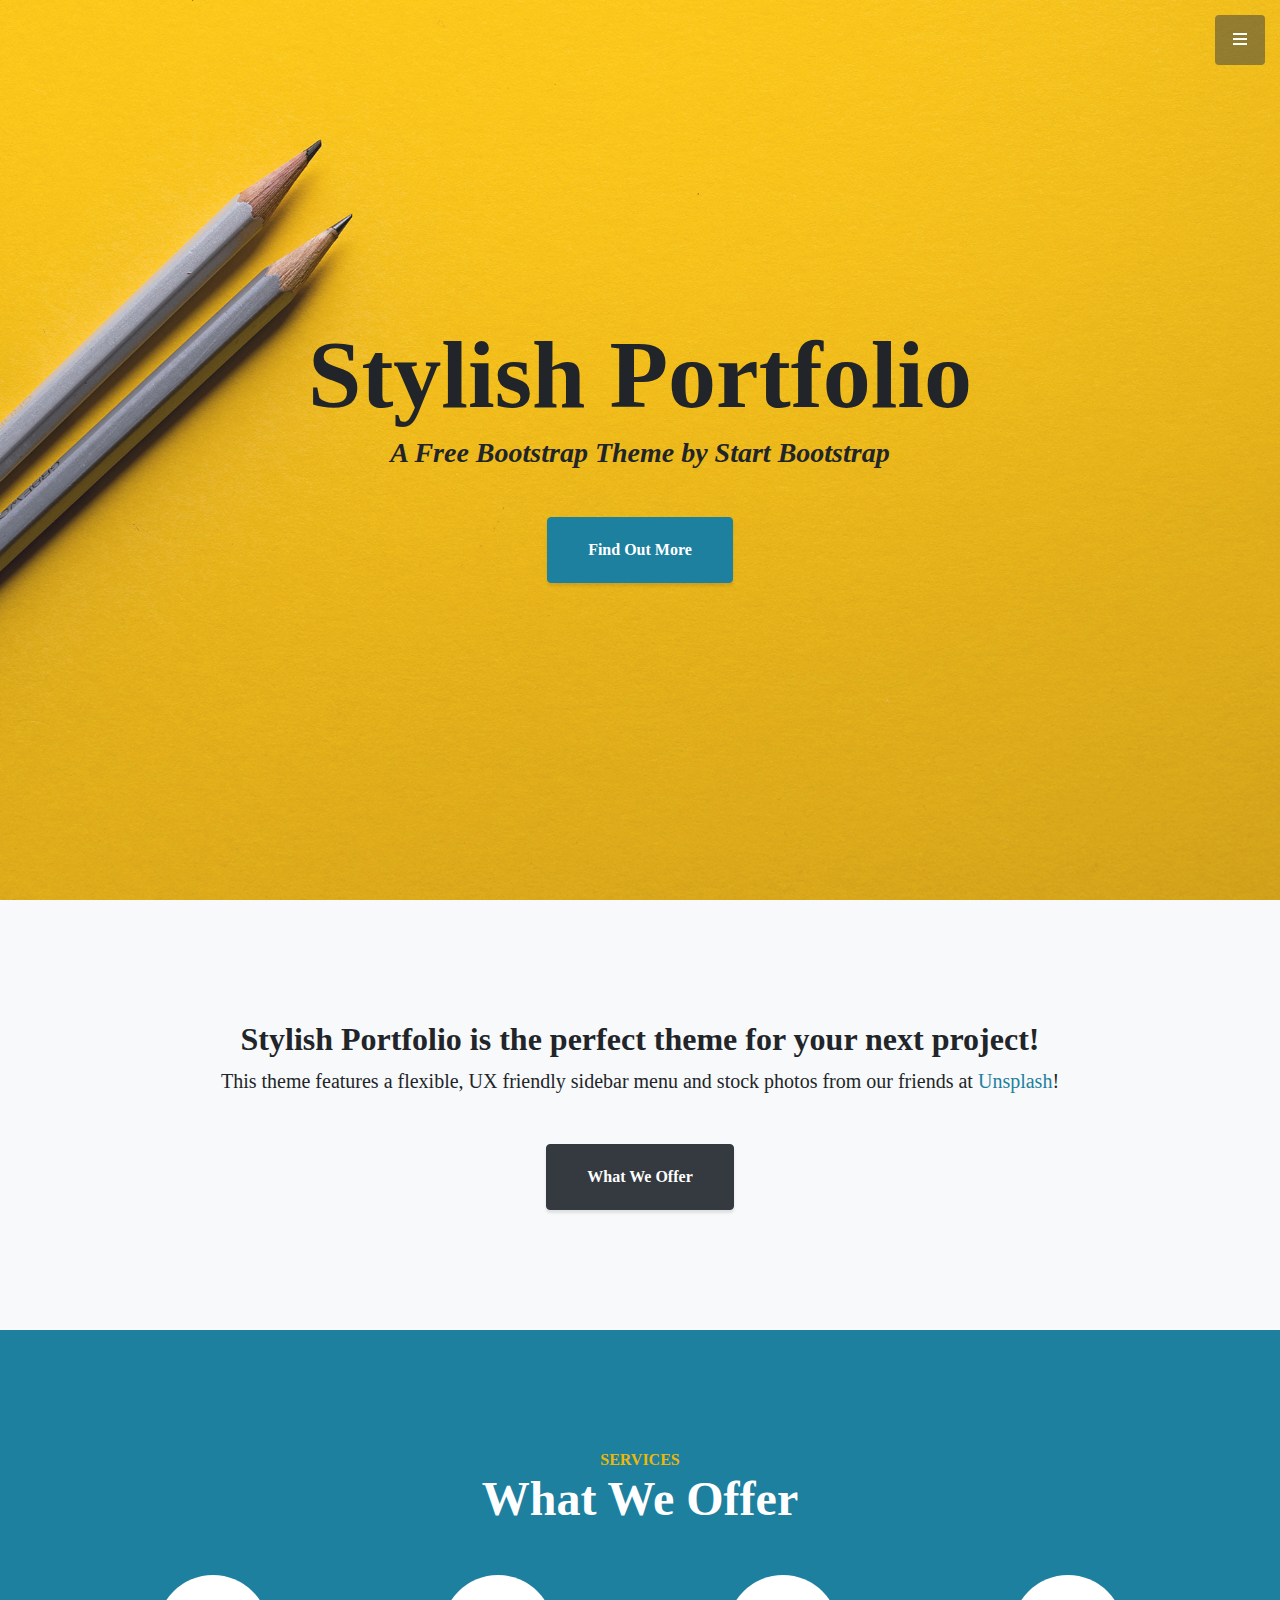
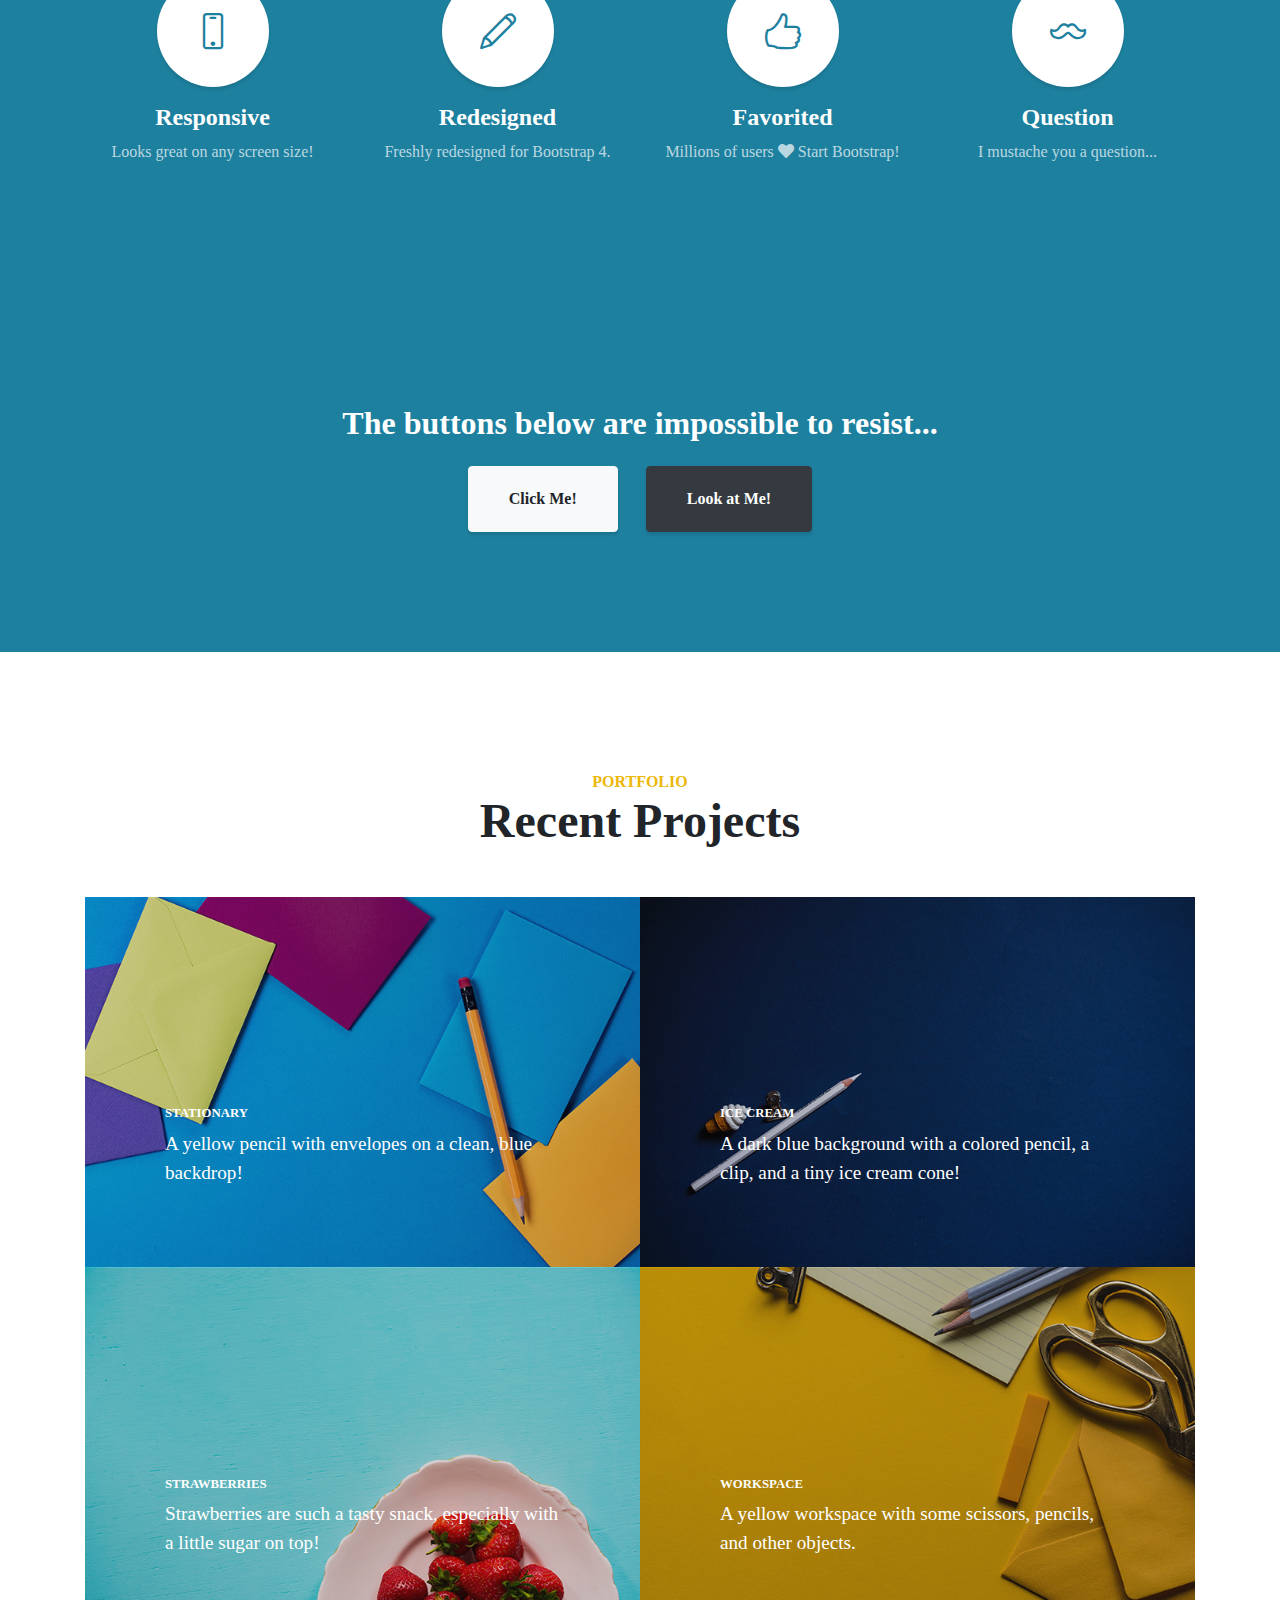
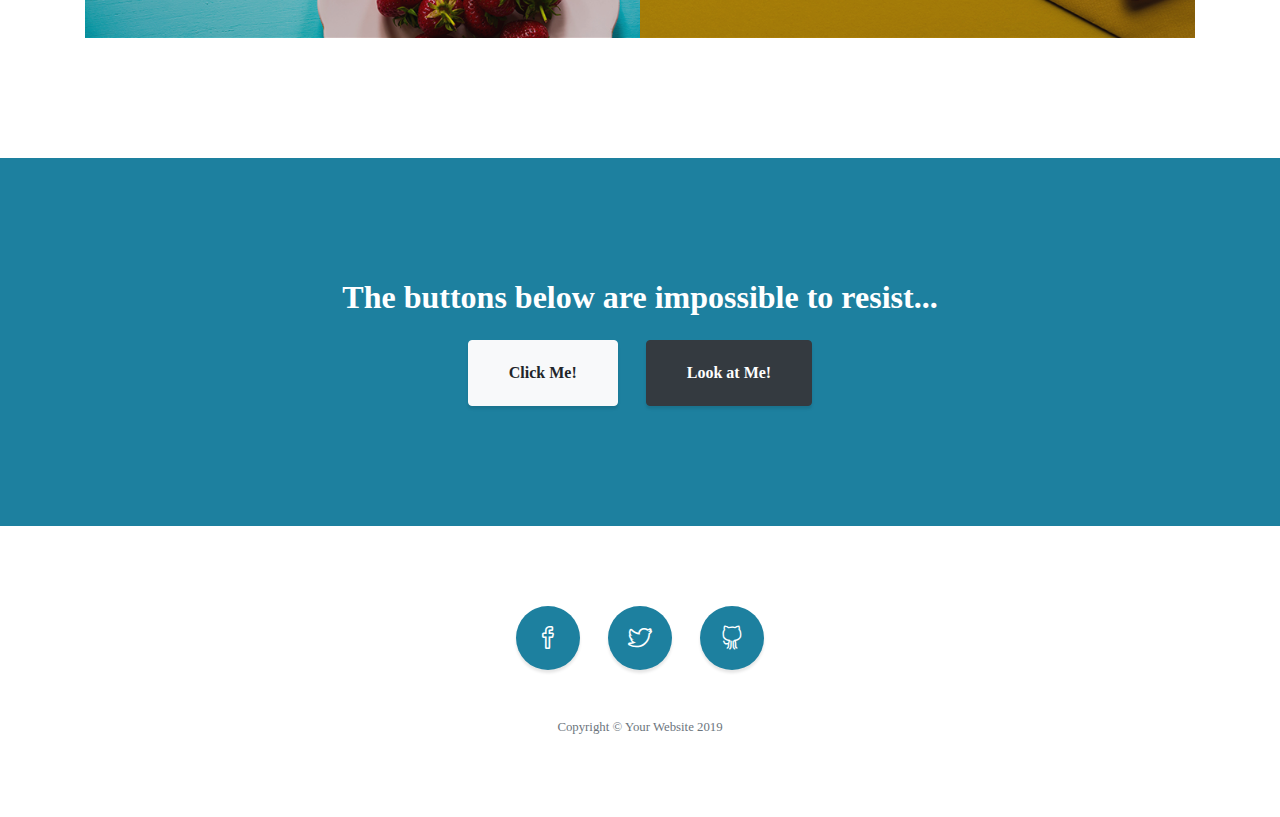
==== index.html @ 015a87d7 "update" ====
<!DOCTYPE html>
<html lang="en">

<head>

  <meta charset="utf-8">
  <meta name="viewport" content="width=device-width, initial-scale=1, shrink-to-fit=no">
  <meta name="description" content="">
  <meta name="author" content="">

  <title>Stylish Portfolio - Oliver Gell </title>

  <!-- Bootstrap Core CSS -->
  <link href="vendor/bootstrap/css/bootstrap.min.css" rel="stylesheet">

  <!-- Custom Fonts -->
  <link href="vendor/fontawesome-free/css/all.min.css" rel="stylesheet" type="text/css">
  <link href="https://fonts.googleapis.com/css?family=Tenor+Sans|Tinos&display=swap" rel="stylesheet">
  <link href="https://fonts.googleapis.com/css?family=Source+Sans+Pro:300,400,700,300italic,400italic,700italic" rel="stylesheet" type="text/css">
  <link href="vendor/simple-line-icons/css/simple-line-icons.css" rel="stylesheet">

  <!-- Custom CSS -->
  <link href="css/stylish-portfolio.css" rel="stylesheet">

</head>

<body id="page-top">

  <!-- Navigation -->
  <a class="menu-toggle rounded" href="#">
    <i class="fas fa-bars"></i>
  </a>
  <nav id="sidebar-wrapper">
    <ul class="sidebar-nav">
      <li class="sidebar-brand">
        <a href="#">Oliver Gell</a>
      </li>
      <li class="sidebar-nav-item">
        <a href="index.html">Home</a>
      </li>
      <li class="sidebar-nav-item">
        <a href="photography.html">Photography</a>
      </li>
      <li class="sidebar-nav-item">
        <a href="video.html">Video</a>
      </li>
      <li class="sidebar-nav-item">
        <a href="audio.html">Audio</a>
      </li>
      <li class="sidebar-nav-item">
        <a href="design-log.html">Design Log</a>
      </li>
    </ul>
  </nav>

  <!-- Header -->
  <header class="masthead d-flex">
    <div class="container text-center my-auto">
      <h1 class="mb-1">Stylish Portfolio</h1>
      <h3 class="mb-5">
        <em>A Free Bootstrap Theme by Start Bootstrap</em>
      </h3>
      <a class="btn btn-primary btn-xl js-scroll-trigger" href="#about">Find Out More</a>
    </div>
    <div class="overlay"></div>
  </header>

  <!-- About -->
  <section class="content-section bg-light" id="about">
    <div class="container text-center">
      <div class="row">
        <div class="col-lg-10 mx-auto">
          <h2>Stylish Portfolio is the perfect theme for your next project!</h2>
          <p class="lead mb-5">This theme features a flexible, UX friendly sidebar menu and stock photos from our friends at
            <a href="https://unsplash.com/">Unsplash</a>!</p>
          <a class="btn btn-dark btn-xl js-scroll-trigger" href="#services">What We Offer</a>
        </div>
      </div>
    </div>
  </section>

  <!-- Services -->
  <section class="content-section bg-primary text-white text-center" id="services">
    <div class="container">
      <div class="content-section-heading">
        <h3 class="text-secondary mb-0">Services</h3>
        <h2 class="mb-5">What We Offer</h2>
      </div>
      <div class="row">
        <div class="col-lg-3 col-md-6 mb-5 mb-lg-0">
          <span class="service-icon rounded-circle mx-auto mb-3">
            <i class="icon-screen-smartphone"></i>
          </span>
          <h4>
            <strong>Responsive</strong>
          </h4>
          <p class="text-faded mb-0">Looks great on any screen size!</p>
        </div>
        <div class="col-lg-3 col-md-6 mb-5 mb-lg-0">
          <span class="service-icon rounded-circle mx-auto mb-3">
            <i class="icon-pencil"></i>
          </span>
          <h4>
            <strong>Redesigned</strong>
          </h4>
          <p class="text-faded mb-0">Freshly redesigned for Bootstrap 4.</p>
        </div>
        <div class="col-lg-3 col-md-6 mb-5 mb-md-0">
          <span class="service-icon rounded-circle mx-auto mb-3">
            <i class="icon-like"></i>
          </span>
          <h4>
            <strong>Favorited</strong>
          </h4>
          <p class="text-faded mb-0">Millions of users
            <i class="fas fa-heart"></i>
            Start Bootstrap!</p>
        </div>
        <div class="col-lg-3 col-md-6">
          <span class="service-icon rounded-circle mx-auto mb-3">
            <i class="icon-mustache"></i>
          </span>
          <h4>
            <strong>Question</strong>
          </h4>
          <p class="text-faded mb-0">I mustache you a question...</p>
        </div>
      </div>
    </div>
  </section>

  <!-- Call to Action -->
  <section class="content-section bg-primary text-white">
    <div class="container text-center">
      <h2 class="mb-4">The buttons below are impossible to resist...</h2>
      <a href="#" class="btn btn-xl btn-light mr-4">Click Me!</a>
      <a href="#" class="btn btn-xl btn-dark">Look at Me!</a>
    </div>
  </section>

  <!-- Portfolio -->
  <section class="content-section" id="portfolio">
    <div class="container">
      <div class="content-section-heading text-center">
        <h3 class="text-secondary mb-0">Portfolio</h3>
        <h2 class="mb-5">Recent Projects</h2>
      </div>
      <div class="row no-gutters">
        <div class="col-lg-6">
          <a class="portfolio-item" href="#">
            <span class="caption">
              <span class="caption-content">
                <h2>Stationary</h2>
                <p class="mb-0">A yellow pencil with envelopes on a clean, blue backdrop!</p>
              </span>
            </span>
            <img class="img-fluid" src="img/portfolio-1.jpg" alt="">
          </a>
        </div>
        <div class="col-lg-6">
          <a class="portfolio-item" href="#">
            <span class="caption">
              <span class="caption-content">
                <h2>Ice Cream</h2>
                <p class="mb-0">A dark blue background with a colored pencil, a clip, and a tiny ice cream cone!</p>
              </span>
            </span>
            <img class="img-fluid" src="img/portfolio-2.jpg" alt="">
          </a>
        </div>
        <div class="col-lg-6">
          <a class="portfolio-item" href="#">
            <span class="caption">
              <span class="caption-content">
                <h2>Strawberries</h2>
                <p class="mb-0">Strawberries are such a tasty snack, especially with a little sugar on top!</p>
              </span>
            </span>
            <img class="img-fluid" src="img/portfolio-3.jpg" alt="">
          </a>
        </div>
        <div class="col-lg-6">
          <a class="portfolio-item" href="#">
            <span class="caption">
              <span class="caption-content">
                <h2>Workspace</h2>
                <p class="mb-0">A yellow workspace with some scissors, pencils, and other objects.</p>
              </span>
            </span>
            <img class="img-fluid" src="img/portfolio-4.jpg" alt="">
          </a>
        </div>
      </div>
    </div>
  </section>

  <!-- Call to Action -->
  <section class="content-section bg-primary text-white">
    <div class="container text-center">
      <h2 class="mb-4">The buttons below are impossible to resist...</h2>
      <a href="#" class="btn btn-xl btn-light mr-4">Click Me!</a>
      <a href="#" class="btn btn-xl btn-dark">Look at Me!</a>
    </div>
  </section>


  <!-- Footer -->
  <footer class="footer text-center">
    <div class="container">
      <ul class="list-inline mb-5">
        <li class="list-inline-item">
          <a class="social-link rounded-circle text-white mr-3" href="#">
            <i class="icon-social-facebook"></i>
          </a>
        </li>
        <li class="list-inline-item">
          <a class="social-link rounded-circle text-white mr-3" href="#">
            <i class="icon-social-twitter"></i>
          </a>
        </li>
        <li class="list-inline-item">
          <a class="social-link rounded-circle text-white" href="#">
            <i class="icon-social-github"></i>
          </a>
        </li>
      </ul>
      <p class="text-muted small mb-0">Copyright &copy; Your Website 2019</p>
    </div>
  </footer>

  <!-- Scroll to Top Button-->
  <a class="scroll-to-top rounded js-scroll-trigger" href="#page-top">
    <i class="fas fa-angle-up"></i>
  </a>

  <!-- Bootstrap core JavaScript -->
  <script src="vendor/jquery/jquery.min.js"></script>
  <script src="vendor/bootstrap/js/bootstrap.bundle.min.js"></script>

  <!-- Plugin JavaScript -->
  <script src="vendor/jquery-easing/jquery.easing.min.js"></script>

  <!-- Custom scripts for this template -->
  <script src="js/stylish-portfolio.min.js"></script>

</body>

</html>
---- vendor/simple-line-icons/css/simple-line-icons.css ----
@font-face {
  font-family: 'simple-line-icons';
  src: url('../fonts/Simple-Line-Icons.eot?v=2.4.0');
  src: url('../fonts/Simple-Line-Icons.eot?v=2.4.0#iefix') format('embedded-opentype'), url('../fonts/Simple-Line-Icons.woff2?v=2.4.0') format('woff2'), url('../fonts/Simple-Line-Icons.ttf?v=2.4.0') format('truetype'), url('../fonts/Simple-Line-Icons.woff?v=2.4.0') format('woff'), url('../fonts/Simple-Line-Icons.svg?v=2.4.0#simple-line-icons') format('svg');
  font-weight: normal;
  font-style: normal;
}
/*
 Use the following CSS code if you want to have a class per icon.
 Instead of a list of all class selectors, you can use the generic [class*="icon-"] selector, but it's slower:
*/
.icon-user,
.icon-people,
.icon-user-female,
.icon-user-follow,
.icon-user-following,
.icon-user-unfollow,
.icon-login,
.icon-logout,
.icon-emotsmile,
.icon-phone,
.icon-call-end,
.icon-call-in,
.icon-call-out,
.icon-map,
.icon-location-pin,
.icon-direction,
.icon-directions,
.icon-compass,
.icon-layers,
.icon-menu,
.icon-list,
.icon-options-vertical,
.icon-options,
.icon-arrow-down,
.icon-arrow-left,
.icon-arrow-right,
.icon-arrow-up,
.icon-arrow-up-circle,
.icon-arrow-left-circle,
.icon-arrow-right-circle,
.icon-arrow-down-circle,
.icon-check,
.icon-clock,
.icon-plus,
.icon-minus,
.icon-close,
.icon-event,
.icon-exclamation,
.icon-organization,
.icon-trophy,
.icon-screen-smartphone,
.icon-screen-desktop,
.icon-plane,
.icon-notebook,
.icon-mustache,
.icon-mouse,
.icon-magnet,
.icon-energy,
.icon-disc,
.icon-cursor,
.icon-cursor-move,
.icon-crop,
.icon-chemistry,
.icon-speedometer,
.icon-shield,
.icon-screen-tablet,
.icon-magic-wand,
.icon-hourglass,
.icon-graduation,
.icon-ghost,
.icon-game-controller,
.icon-fire,
.icon-eyeglass,
.icon-envelope-open,
.icon-envelope-letter,
.icon-bell,
.icon-badge,
.icon-anchor,
.icon-wallet,
.icon-vector,
.icon-speech,
.icon-puzzle,
.icon-printer,
.icon-present,
.icon-playlist,
.icon-pin,
.icon-picture,
.icon-handbag,
.icon-globe-alt,
.icon-globe,
.icon-folder-alt,
.icon-folder,
.icon-film,
.icon-feed,
.icon-drop,
.icon-drawer,
.icon-docs,
.icon-doc,
.icon-diamond,
.icon-cup,
.icon-calculator,
.icon-bubbles,
.icon-briefcase,
.icon-book-open,
.icon-basket-loaded,
.icon-basket,
.icon-bag,
.icon-action-undo,
.icon-action-redo,
.icon-wrench,
.icon-umbrella,
.icon-trash,
.icon-tag,
.icon-support,
.icon-frame,
.icon-size-fullscreen,
.icon-size-actual,
.icon-shuffle,
.icon-share-alt,
.icon-share,
.icon-rocket,
.icon-question,
.icon-pie-chart,
.icon-pencil,
.icon-note,
.icon-loop,
.icon-home,
.icon-grid,
.icon-graph,
.icon-microphone,
.icon-music-tone-alt,
.icon-music-tone,
.icon-earphones-alt,
.icon-earphones,
.icon-equalizer,
.icon-like,
.icon-dislike,
.icon-control-start,
.icon-control-rewind,
.icon-control-play,
.icon-control-pause,
.icon-control-forward,
.icon-control-end,
.icon-volume-1,
.icon-volume-2,
.icon-volume-off,
.icon-calendar,
.icon-bulb,
.icon-chart,
.icon-ban,
.icon-bubble,
.icon-camrecorder,
.icon-camera,
.icon-cloud-download,
.icon-cloud-upload,
.icon-envelope,
.icon-eye,
.icon-flag,
.icon-heart,
.icon-info,
.icon-key,
.icon-link,
.icon-lock,
.icon-lock-open,
.icon-magnifier,
.icon-magnifier-add,
.icon-magnifier-remove,
.icon-paper-clip,
.icon-paper-plane,
.icon-power,
.icon-refresh,
.icon-reload,
.icon-settings,
.icon-star,
.icon-symbol-female,
.icon-symbol-male,
.icon-target,
.icon-credit-card,
.icon-paypal,
.icon-social-tumblr,
.icon-social-twitter,
.icon-social-facebook,
.icon-social-instagram,
.icon-social-linkedin,
.icon-social-pinterest,
.icon-social-github,
.icon-social-google,
.icon-social-reddit,
.icon-social-skype,
.icon-social-dribbble,
.icon-social-behance,
.icon-social-foursqare,
.icon-social-soundcloud,
.icon-social-spotify,
.icon-social-stumbleupon,
.icon-social-youtube,
.icon-social-dropbox,
.icon-social-vkontakte,
.icon-social-steam {
  font-family: 'simple-line-icons';
  speak: none;
  font-style: normal;
  font-weight: normal;
  font-variant: normal;
  text-transform: none;
  line-height: 1;
  /* Better Font Rendering =========== */
  -webkit-font-smoothing: antialiased;
  -moz-osx-font-smoothing: grayscale;
}
.icon-user:before {
  content: "\e005";
}
.icon-people:before {
  content: "\e001";
}
.icon-user-female:before {
  content: "\e000";
}
.icon-user-follow:before {
  content: "\e002";
}
.icon-user-following:before {
  content: "\e003";
}
.icon-user-unfollow:before {
  content: "\e004";
}
.icon-login:before {
  content: "\e066";
}
.icon-logout:before {
  content: "\e065";
}
.icon-emotsmile:before {
  content: "\e021";
}
.icon-phone:before {
  content: "\e600";
}
.icon-call-end:before {
  content: "\e048";
}
.icon-call-in:before {
  content: "\e047";
}
.icon-call-out:before {
  content: "\e046";
}
.icon-map:before {
  content: "\e033";
}
.icon-location-pin:before {
  content: "\e096";
}
.icon-direction:before {
  content: "\e042";
}
.icon-directions:before {
  content: "\e041";
}
.icon-compass:before {
  content: "\e045";
}
.icon-layers:before {
  content: "\e034";
}
.icon-menu:before {
  content: "\e601";
}
.icon-list:before {
  content: "\e067";
}
.icon-options-vertical:before {
  content: "\e602";
}
.icon-options:before {
  content: "\e603";
}
.icon-arrow-down:before {
  content: "\e604";
}
.icon-arrow-left:before {
  content: "\e605";
}
.icon-arrow-right:before {
  content: "\e606";
}
.icon-arrow-up:before {
  content: "\e607";
}
.icon-arrow-up-circle:before {
  content: "\e078";
}
.icon-arrow-left-circle:before {
  content: "\e07a";
}
.icon-arrow-right-circle:before {
  content: "\e079";
}
.icon-arrow-down-circle:before {
  content: "\e07b";
}
.icon-check:before {
  content: "\e080";
}
.icon-clock:before {
  content: "\e081";
}
.icon-plus:before {
  content: "\e095";
}
.icon-minus:before {
  content: "\e615";
}
.icon-close:before {
  content: "\e082";
}
.icon-event:before {
  content: "\e619";
}
.icon-exclamation:before {
  content: "\e617";
}
.icon-organization:before {
  content: "\e616";
}
.icon-trophy:before {
  content: "\e006";
}
.icon-screen-smartphone:before {
  content: "\e010";
}
.icon-screen-desktop:before {
  content: "\e011";
}
.icon-plane:before {
  content: "\e012";
}
.icon-notebook:before {
  content: "\e013";
}
.icon-mustache:before {
  content: "\e014";
}
.icon-mouse:before {
  content: "\e015";
}
.icon-magnet:before {
  content: "\e016";
}
.icon-energy:before {
  content: "\e020";
}
.icon-disc:before {
  content: "\e022";
}
.icon-cursor:before {
  content: "\e06e";
}
.icon-cursor-move:before {
  content: "\e023";
}
.icon-crop:before {
  content: "\e024";
}
.icon-chemistry:before {
  content: "\e026";
}
.icon-speedometer:before {
  content: "\e007";
}
.icon-shield:before {
  content: "\e00e";
}
.icon-screen-tablet:before {
  content: "\e00f";
}
.icon-magic-wand:before {
  content: "\e017";
}
.icon-hourglass:before {
  content: "\e018";
}
.icon-graduation:before {
  content: "\e019";
}
.icon-ghost:before {
  content: "\e01a";
}
.icon-game-controller:before {
  content: "\e01b";
}
.icon-fire:before {
  content: "\e01c";
}
.icon-eyeglass:before {
  content: "\e01d";
}
.icon-envelope-open:before {
  content: "\e01e";
}
.icon-envelope-letter:before {
  content: "\e01f";
}
.icon-bell:before {
  content: "\e027";
}
.icon-badge:before {
  content: "\e028";
}
.icon-anchor:before {
  content: "\e029";
}
.icon-wallet:before {
  content: "\e02a";
}
.icon-vector:before {
  content: "\e02b";
}
.icon-speech:before {
  content: "\e02c";
}
.icon-puzzle:before {
  content: "\e02d";
}
.icon-printer:before {
  content: "\e02e";
}
.icon-present:before {
  content: "\e02f";
}
.icon-playlist:before {
  content: "\e030";
}
.icon-pin:before {
  content: "\e031";
}
.icon-picture:before {
  content: "\e032";
}
.icon-handbag:before {
  content: "\e035";
}
.icon-globe-alt:before {
  content: "\e036";
}
.icon-globe:before {
  content: "\e037";
}
.icon-folder-alt:before {
  content: "\e039";
}
.icon-folder:before {
  content: "\e089";
}
.icon-film:before {
  content: "\e03a";
}
.icon-feed:before {
  content: "\e03b";
}
.icon-drop:before {
  content: "\e03e";
}
.icon-drawer:before {
  content: "\e03f";
}
.icon-docs:before {
  content: "\e040";
}
.icon-doc:before {
  content: "\e085";
}
.icon-diamond:before {
  content: "\e043";
}
.icon-cup:before {
  content: "\e044";
}
.icon-calculator:before {
  content: "\e049";
}
.icon-bubbles:before {
  content: "\e04a";
}
.icon-briefcase:before {
  content: "\e04b";
}
.icon-book-open:before {
  content: "\e04c";
}
.icon-basket-loaded:before {
  content: "\e04d";
}
.icon-basket:before {
  content: "\e04e";
}
.icon-bag:before {
  content: "\e04f";
}
.icon-action-undo:before {
  content: "\e050";
}
.icon-action-redo:before {
  content: "\e051";
}
.icon-wrench:before {
  content: "\e052";
}
.icon-umbrella:before {
  content: "\e053";
}
.icon-trash:before {
  content: "\e054";
}
.icon-tag:before {
  content: "\e055";
}
.icon-support:before {
  content: "\e056";
}
.icon-frame:before {
  content: "\e038";
}
.icon-size-fullscreen:before {
  content: "\e057";
}
.icon-size-actual:before {
  content: "\e058";
}
.icon-shuffle:before {
  content: "\e059";
}
.icon-share-alt:before {
  content: "\e05a";
}
.icon-share:before {
  content: "\e05b";
}
.icon-rocket:before {
  content: "\e05c";
}
.icon-question:before {
  content: "\e05d";
}
.icon-pie-chart:before {
  content: "\e05e";
}
.icon-pencil:before {
  content: "\e05f";
}
.icon-note:before {
  content: "\e060";
}
.icon-loop:before {
  content: "\e064";
}
.icon-home:before {
  content: "\e069";
}
.icon-grid:before {
  content: "\e06a";
}
.icon-graph:before {
  content: "\e06b";
}
.icon-microphone:before {
  content: "\e063";
}
.icon-music-tone-alt:before {
  content: "\e061";
}
.icon-music-tone:before {
  content: "\e062";
}
.icon-earphones-alt:before {
  content: "\e03c";
}
.icon-earphones:before {
  content: "\e03d";
}
.icon-equalizer:before {
  content: "\e06c";
}
.icon-like:before {
  content: "\e068";
}
.icon-dislike:before {
  content: "\e06d";
}
.icon-control-start:before {
  content: "\e06f";
}
.icon-control-rewind:before {
  content: "\e070";
}
.icon-control-play:before {
  content: "\e071";
}
.icon-control-pause:before {
  content: "\e072";
}
.icon-control-forward:before {
  content: "\e073";
}
.icon-control-end:before {
  content: "\e074";
}
.icon-volume-1:before {
  content: "\e09f";
}
.icon-volume-2:before {
  content: "\e0a0";
}
.icon-volume-off:before {
  content: "\e0a1";
}
.icon-calendar:before {
  content: "\e075";
}
.icon-bulb:before {
  content: "\e076";
}
.icon-chart:before {
  content: "\e077";
}
.icon-ban:before {
  content: "\e07c";
}
.icon-bubble:before {
  content: "\e07d";
}
.icon-camrecorder:before {
  content: "\e07e";
}
.icon-camera:before {
  content: "\e07f";
}
.icon-cloud-download:before {
  content: "\e083";
}
.icon-cloud-upload:before {
  content: "\e084";
}
.icon-envelope:before {
  content: "\e086";
}
.icon-eye:before {
  content: "\e087";
}
.icon-flag:before {
  content: "\e088";
}
.icon-heart:before {
  content: "\e08a";
}
.icon-info:before {
  content: "\e08b";
}
.icon-key:before {
  content: "\e08c";
}
.icon-link:before {
  content: "\e08d";
}
.icon-lock:before {
  content: "\e08e";
}
.icon-lock-open:before {
  content: "\e08f";
}
.icon-magnifier:before {
  content: "\e090";
}
.icon-magnifier-add:before {
  content: "\e091";
}
.icon-magnifier-remove:before {
  content: "\e092";
}
.icon-paper-clip:before {
  content: "\e093";
}
.icon-paper-plane:before {
  content: "\e094";
}
.icon-power:before {
  content: "\e097";
}
.icon-refresh:before {
  content: "\e098";
}
.icon-reload:before {
  content: "\e099";
}
.icon-settings:before {
  content: "\e09a";
}
.icon-star:before {
  content: "\e09b";
}
.icon-symbol-female:before {
  content: "\e09c";
}
.icon-symbol-male:before {
  content: "\e09d";
}
.icon-target:before {
  content: "\e09e";
}
.icon-credit-card:before {
  content: "\e025";
}
.icon-paypal:before {
  content: "\e608";
}
.icon-social-tumblr:before {
  content: "\e00a";
}
.icon-social-twitter:before {
  content: "\e009";
}
.icon-social-facebook:before {
  content: "\e00b";
}
.icon-social-instagram:before {
  content: "\e609";
}
.icon-social-linkedin:before {
  content: "\e60a";
}
.icon-social-pinterest:before {
  content: "\e60b";
}
.icon-social-github:before {
  content: "\e60c";
}
.icon-social-google:before {
  content: "\e60d";
}
.icon-social-reddit:before {
  content: "\e60e";
}
.icon-social-skype:before {
  content: "\e60f";
}
.icon-social-dribbble:before {
  content: "\e00d";
}
.icon-social-behance:before {
  content: "\e610";
}
.icon-social-foursqare:before {
  content: "\e611";
}
.icon-social-soundcloud:before {
  content: "\e612";
}
.icon-social-spotify:before {
  content: "\e613";
}
.icon-social-stumbleupon:before {
  content: "\e614";
}
.icon-social-youtube:before {
  content: "\e008";
}
.icon-social-dropbox:before {
  content: "\e00c";
}
.icon-social-vkontakte:before {
  content: "\e618";
}
.icon-social-steam:before {
  content: "\e620";
}
---- css/stylish-portfolio.css ----
/*!
 * Start Bootstrap - Stylish Portfolio v5.0.7 (https://startbootstrap.com/template-overviews/stylish-portfolio)
 * Copyright 2013-2019 Start Bootstrap
 * Licensed under MIT (https://github.com/BlackrockDigital/startbootstrap-stylish-portfolio/blob/master/LICENSE)
 */

body,
html {
  width: 100%;
  height: 100%;
}

body {
  font-family: 'Tinos', serif;
}

.btn-xl {
  padding: 1.25rem 2.5rem;
}

.content-section {
  padding-top: 7.5rem;
  padding-bottom: 7.5rem;
}

.content-section-heading h2 {
  font-size: 3rem;
}

.content-section-heading h3 {
  font-size: 1rem;
  text-transform: uppercase;
}

h1,
h2,
h3,
h4,
h5,
h6 {
  font-weight: 700;
}

.text-faded {
  color: rgba(255, 255, 255, 0.7);
}

/* Map */
.map {
  height: 30rem;
}

@media (max-width: 992px) {
  .map {
    height: 75%;
  }
}

.map iframe {
  pointer-events: none;
}

.scroll-to-top {
  position: fixed;
  right: 15px;
  bottom: 15px;
  display: none;
  width: 50px;
  height: 50px;
  text-align: center;
  color: white;
  background: rgba(52, 58, 64, 0.5);
  line-height: 45px;
}

.scroll-to-top:focus, .scroll-to-top:hover {
  color: white;
}

.scroll-to-top:hover {
  background: #343a40;
}

.scroll-to-top i {
  font-weight: 800;
}

.masthead {
  min-height: 30rem;
  position: relative;
  display: table;
  width: 100%;
  height: auto;
  padding-top: 8rem;
  padding-bottom: 8rem;
  background: linear-gradient(90deg, rgba(255, 255, 255, 0.1) 0%, rgba(255, 255, 255, 0.1) 100%), url("../img/bg-masthead.jpg");
  background-position: center center;
  background-repeat: no-repeat;
  background-size: cover;
}

.masthead h1 {
  font-size: 4rem;
  margin: 0;
  padding: 0;
}

@media (min-width: 992px) {
  .masthead {
    height: 100vh;
  }
  .masthead h1 {
    font-size: 6rem;
  }
}

/* Side Menu */
#sidebar-wrapper {
  position: fixed;
  z-index: 2;
  right: 0;
  width: 250px;
  height: 100%;
  transition: all 0.4s ease 0s;
  transform: translateX(250px);
  background: #1D809F;
  border-left: 1px solid rgba(255, 255, 255, 0.1);
}

.sidebar-nav {
  position: absolute;
  top: 0;
  width: 250px;
  margin: 0;
  padding: 0;
  list-style: none;
}

.sidebar-nav li.sidebar-nav-item a {
  display: block;
  text-decoration: none;
  color: #fff;
  padding: 15px;
}

.sidebar-nav li a:hover {
  text-decoration: none;
  color: #fff;
  background: rgba(255, 255, 255, 0.2);
}

.sidebar-nav li a:active,
.sidebar-nav li a:focus {
  text-decoration: none;
}

.sidebar-nav > .sidebar-brand {
  font-size: 1.2rem;
  background: rgba(52, 58, 64, 0.1);
  height: 80px;
  line-height: 50px;
  padding-top: 15px;
  padding-bottom: 15px;
  padding-left: 15px;
}

.sidebar-nav > .sidebar-brand a {
  color: #fff;
}

.sidebar-nav > .sidebar-brand a:hover {
  color: #fff;
  background: none;
}

#sidebar-wrapper.active {
  right: 250px;
  width: 250px;
  transition: all 0.4s ease 0s;
}

.menu-toggle {
  position: fixed;
  right: 15px;
  top: 15px;
  width: 50px;
  height: 50px;
  text-align: center;
  color: #fff;
  background: rgba(52, 58, 64, 0.5);
  line-height: 50px;
  z-index: 999;
}

.menu-toggle:focus, .menu-toggle:hover {
  color: #fff;
}

.menu-toggle:hover {
  background: #343a40;
}

.service-icon {
  background-color: #fff;
  color: #1D809F;
  height: 7rem;
  width: 7rem;
  display: block;
  line-height: 7.5rem;
  font-size: 2.25rem;
  box-shadow: 0 3px 3px 0 rgba(0, 0, 0, 0.1);
}

.callout {
  padding: 15rem 0;
  background: linear-gradient(90deg, rgba(255, 255, 255, 0.1) 0%, rgba(255, 255, 255, 0.1) 100%), url("../img/bg-callout.jpg");
  background-position: center center;
  background-repeat: no-repeat;
  background-size: cover;
}

.callout h2 {
  font-size: 3.5rem;
  font-weight: 700;
  display: block;
  max-width: 30rem;
}

.portfolio-item {
  display: block;
  position: relative;
  overflow: hidden;
  max-width: 530px;
  margin: auto auto 1rem;
}

.portfolio-item .caption {
  display: flex;
  height: 100%;
  width: 100%;
  background-color: rgba(33, 37, 41, 0.2);
  position: absolute;
  top: 0;
  bottom: 0;
  z-index: 1;
}

.portfolio-item .caption .caption-content {
  color: #fff;
  margin: auto 2rem 2rem;
}

.portfolio-item .caption .caption-content h2 {
  font-size: 0.8rem;
  text-transform: uppercase;
}

.portfolio-item .caption .caption-content p {
  font-weight: 300;
  font-size: 1.2rem;
}

@media (min-width: 992px) {
  .portfolio-item {
    max-width: none;
    margin: 0;
  }
  .portfolio-item .caption {
    -webkit-transition: -webkit-clip-path 0.25s ease-out, background-color 0.7s;
    -webkit-clip-path: inset(0px);
    clip-path: inset(0px);
  }
  .portfolio-item .caption .caption-content {
    transition: opacity 0.25s;
    margin-left: 5rem;
    margin-right: 5rem;
    margin-bottom: 5rem;
  }
  .portfolio-item img {
    -webkit-transition: -webkit-clip-path 0.25s ease-out;
    -webkit-clip-path: inset(-1px);
    clip-path: inset(-1px);
  }
  .portfolio-item:hover img {
    -webkit-clip-path: inset(2rem);
    clip-path: inset(2rem);
  }
  .portfolio-item:hover .caption {
    background-color: rgba(29, 128, 159, 0.9);
    -webkit-clip-path: inset(2rem);
    clip-path: inset(2rem);
  }
}

footer.footer {
  padding-top: 5rem;
  padding-bottom: 5rem;
}

footer.footer .social-link {
  display: block;
  height: 4rem;
  width: 4rem;
  line-height: 4.3rem;
  font-size: 1.5rem;
  background-color: #1D809F;
  transition: background-color 0.15s ease-in-out;
  box-shadow: 0 3px 3px 0 rgba(0, 0, 0, 0.1);
}

footer.footer .social-link:hover {
  background-color: #155d74;
  text-decoration: none;
}

a {
  color: #1D809F;
}

a:hover, a:focus, a:active {
  color: #155d74;
}

.btn-primary {
  background-color: #1D809F !important;
  border-color: #1D809F !important;
  color: #fff !important;
}

.btn-primary:hover, .btn-primary:focus, .btn-primary:active {
  background-color: #155d74 !important;
  border-color: #155d74 !important;
}

.btn-secondary {
  background-color: #ecb807 !important;
  border-color: #ecb807 !important;
  color: #fff !important;
}

.btn-secondary:hover, .btn-secondary:focus, .btn-secondary:active {
  background-color: #ba9106 !important;
  border-color: #ba9106 !important;
}

.btn-dark {
  color: #fff !important;
}

.btn {
  box-shadow: 0px 3px 3px 0px rgba(0, 0, 0, 0.1);
  font-weight: 700;
}

.bg-primary {
  background-color: #1D809F !important;
}

.text-primary {
  color: #1D809F !important;
}

.text-secondary {
  color: #ecb807 !important;
}
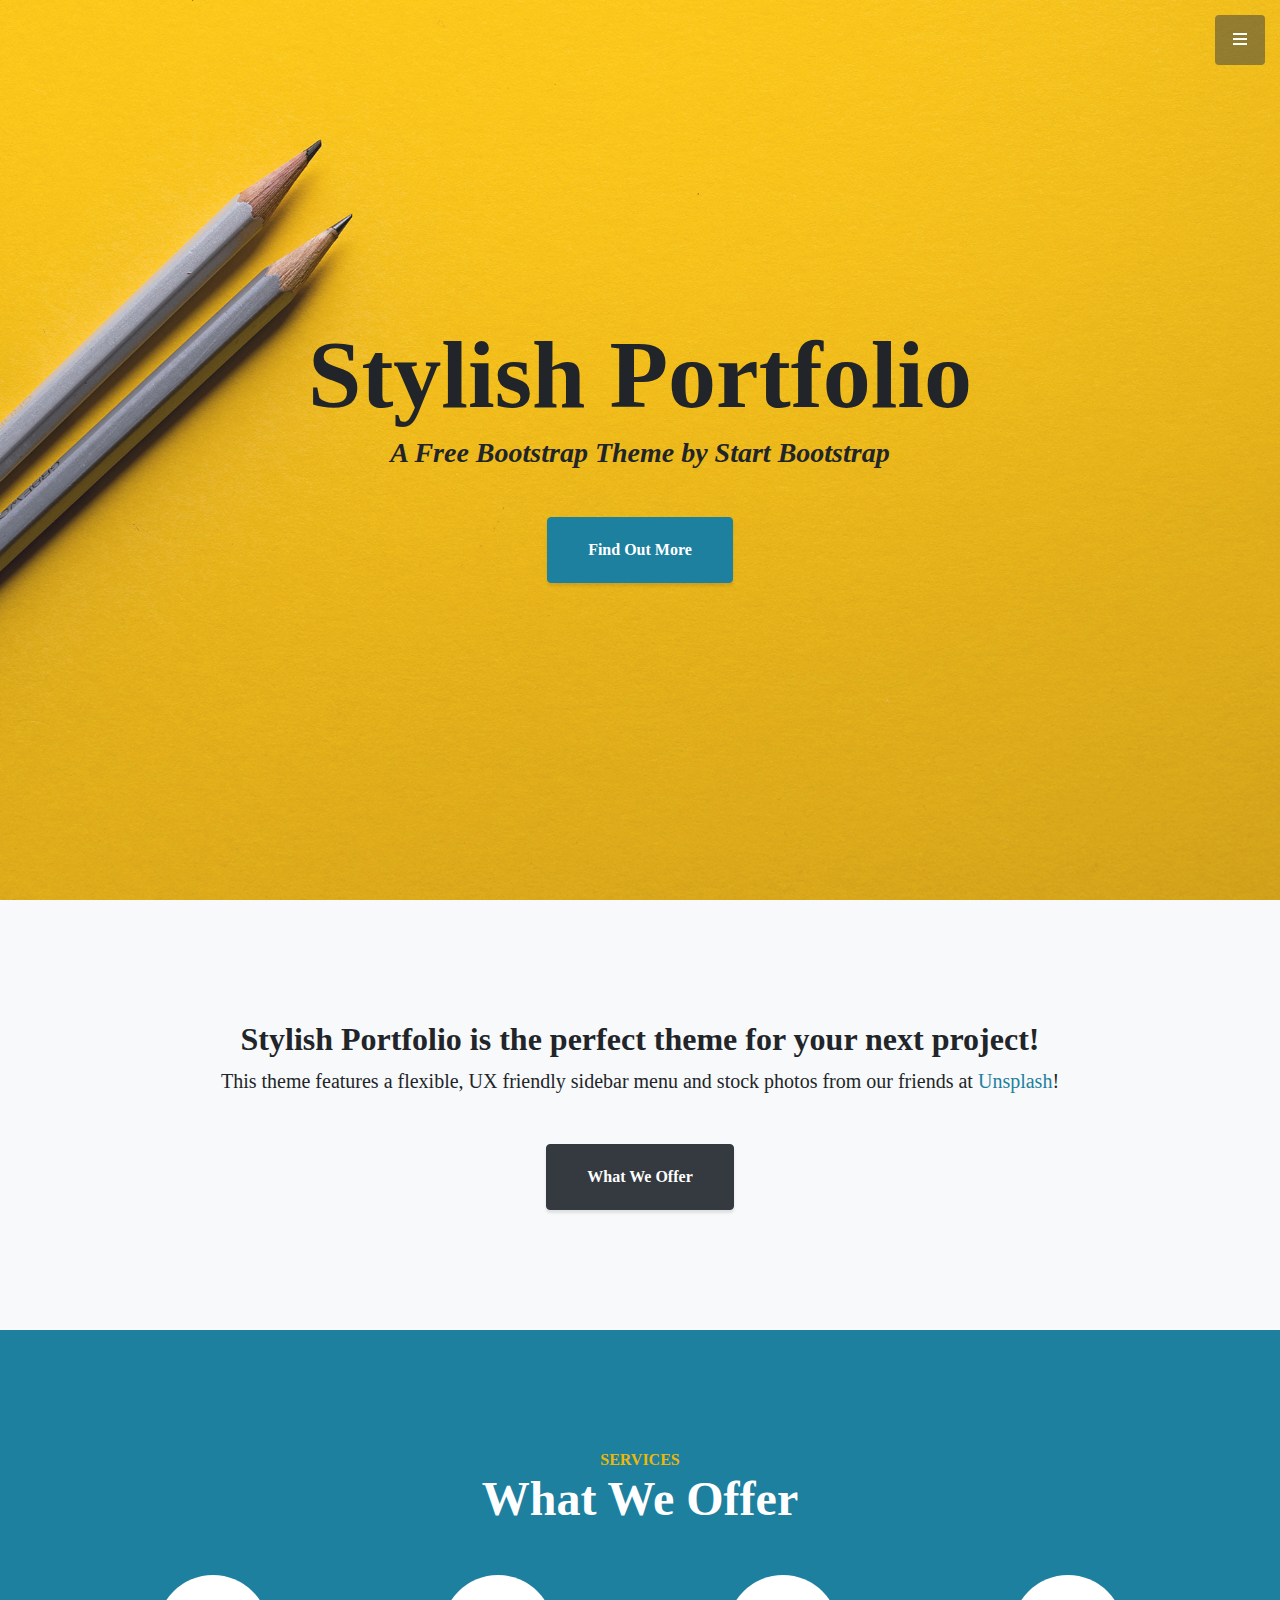
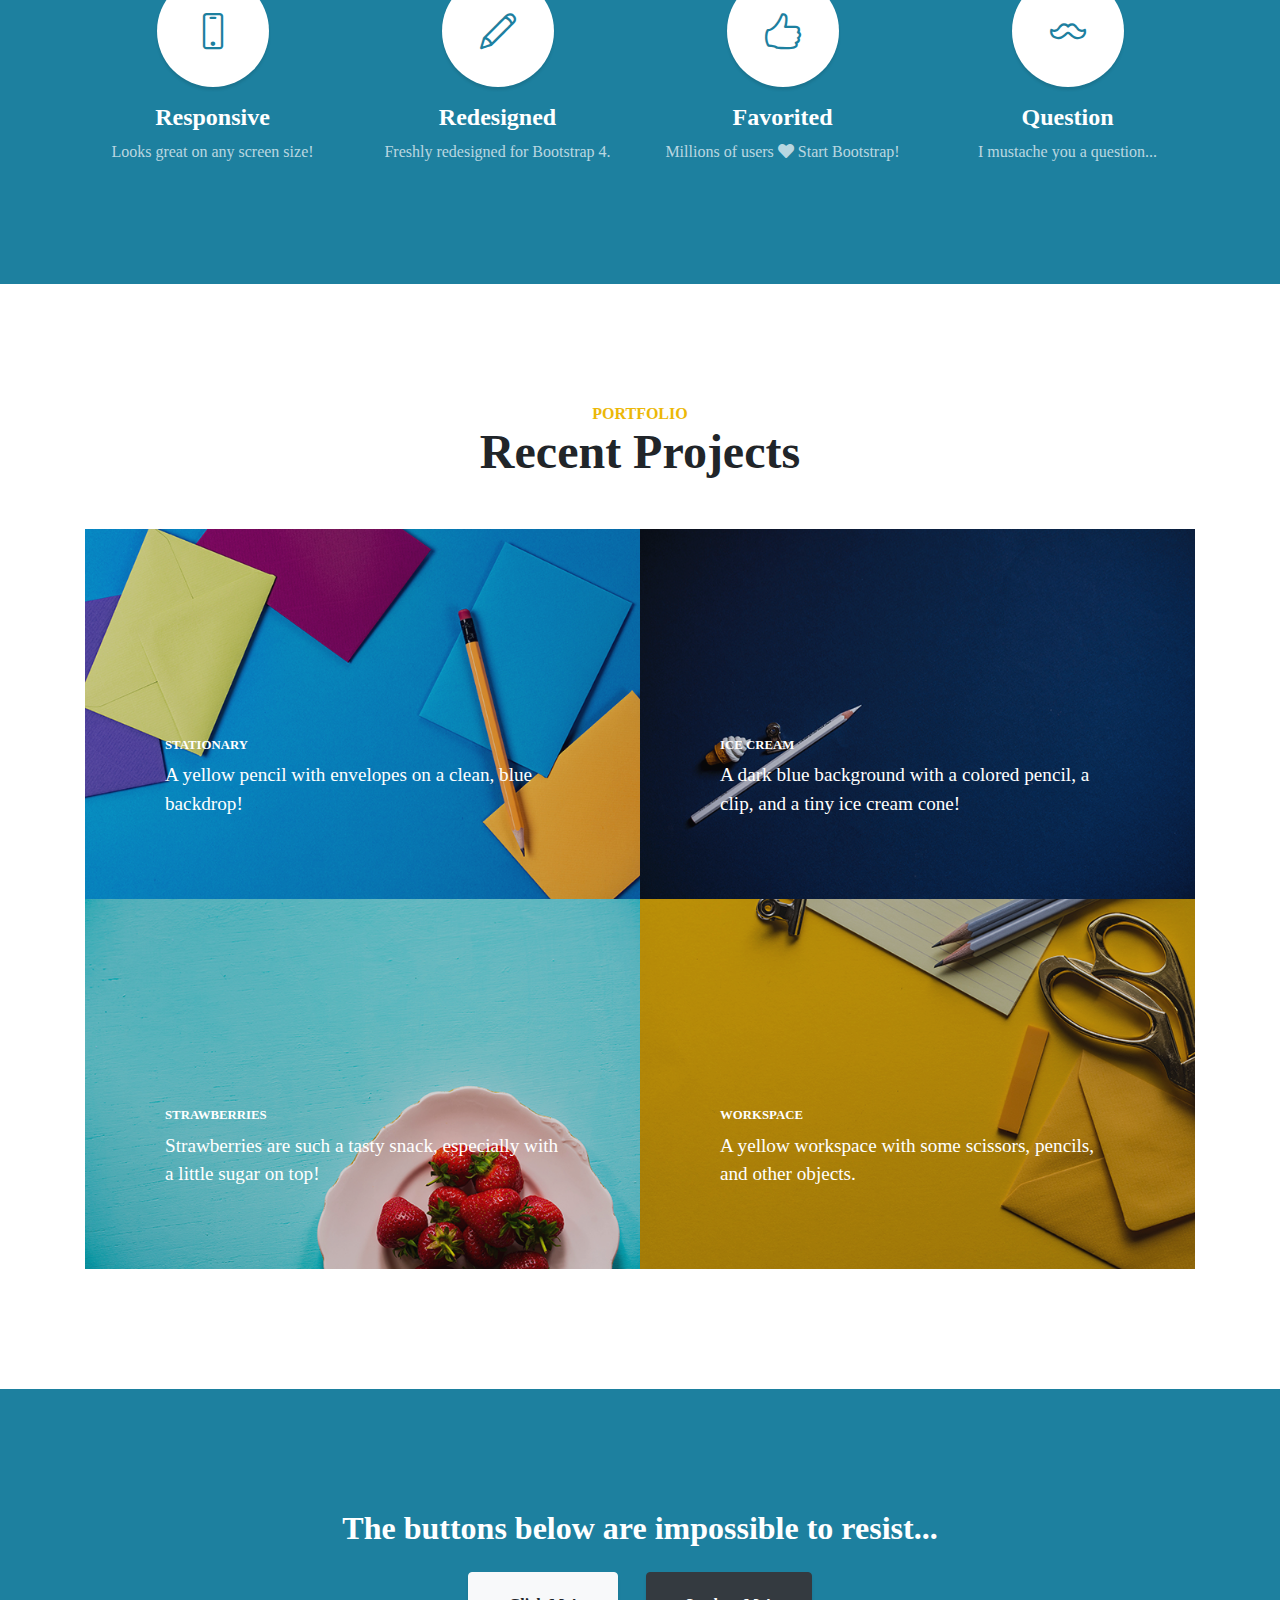
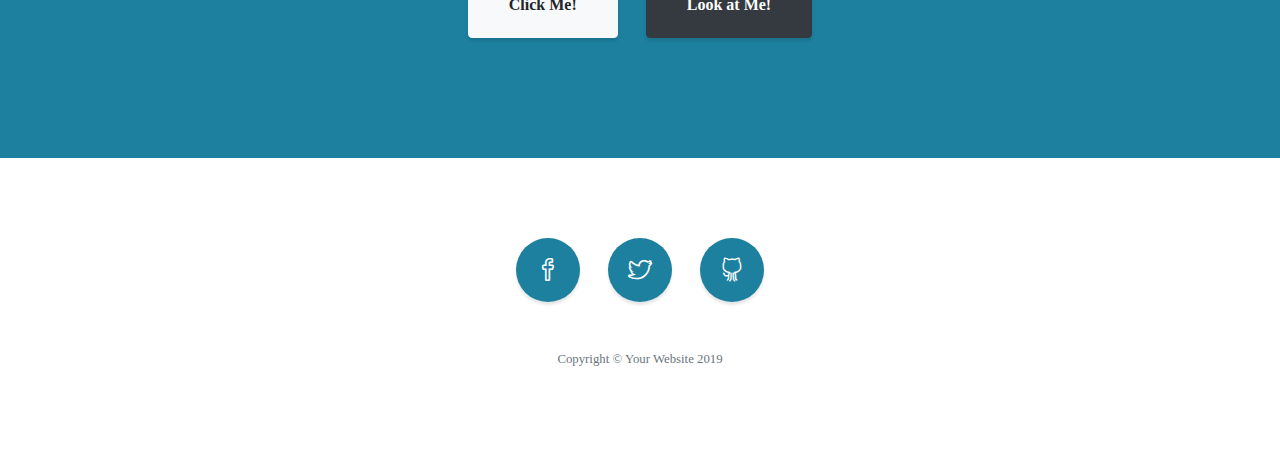
==== commit 0cb797c8: "update-two" ====
--- a/index.html
+++ b/index.html
@@ -129,14 +129,6 @@
     </div>
   </section>
 
-  <!-- Call to Action -->
-  <section class="content-section bg-primary text-white">
-    <div class="container text-center">
-      <h2 class="mb-4">The buttons below are impossible to resist...</h2>
-      <a href="#" class="btn btn-xl btn-light mr-4">Click Me!</a>
-      <a href="#" class="btn btn-xl btn-dark">Look at Me!</a>
-    </div>
-  </section>
 
   <!-- Portfolio -->
   <section class="content-section" id="portfolio">
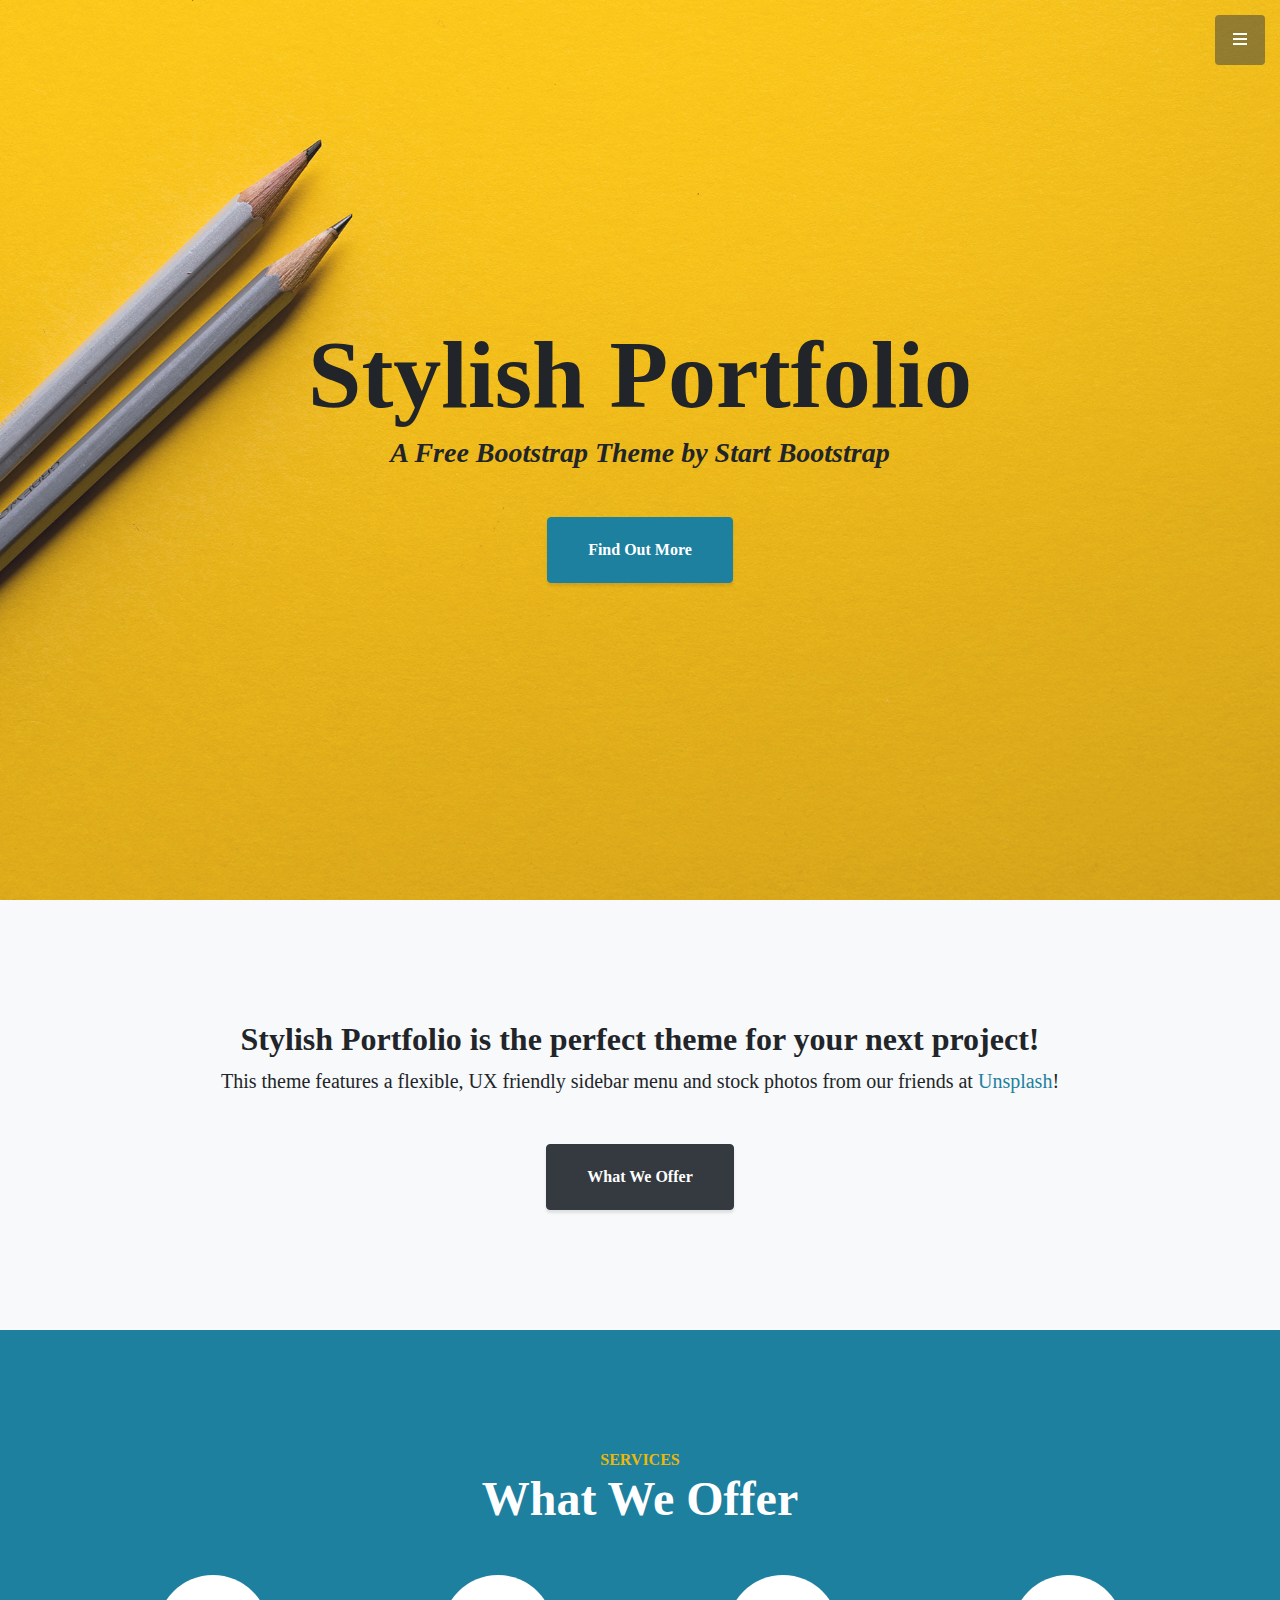
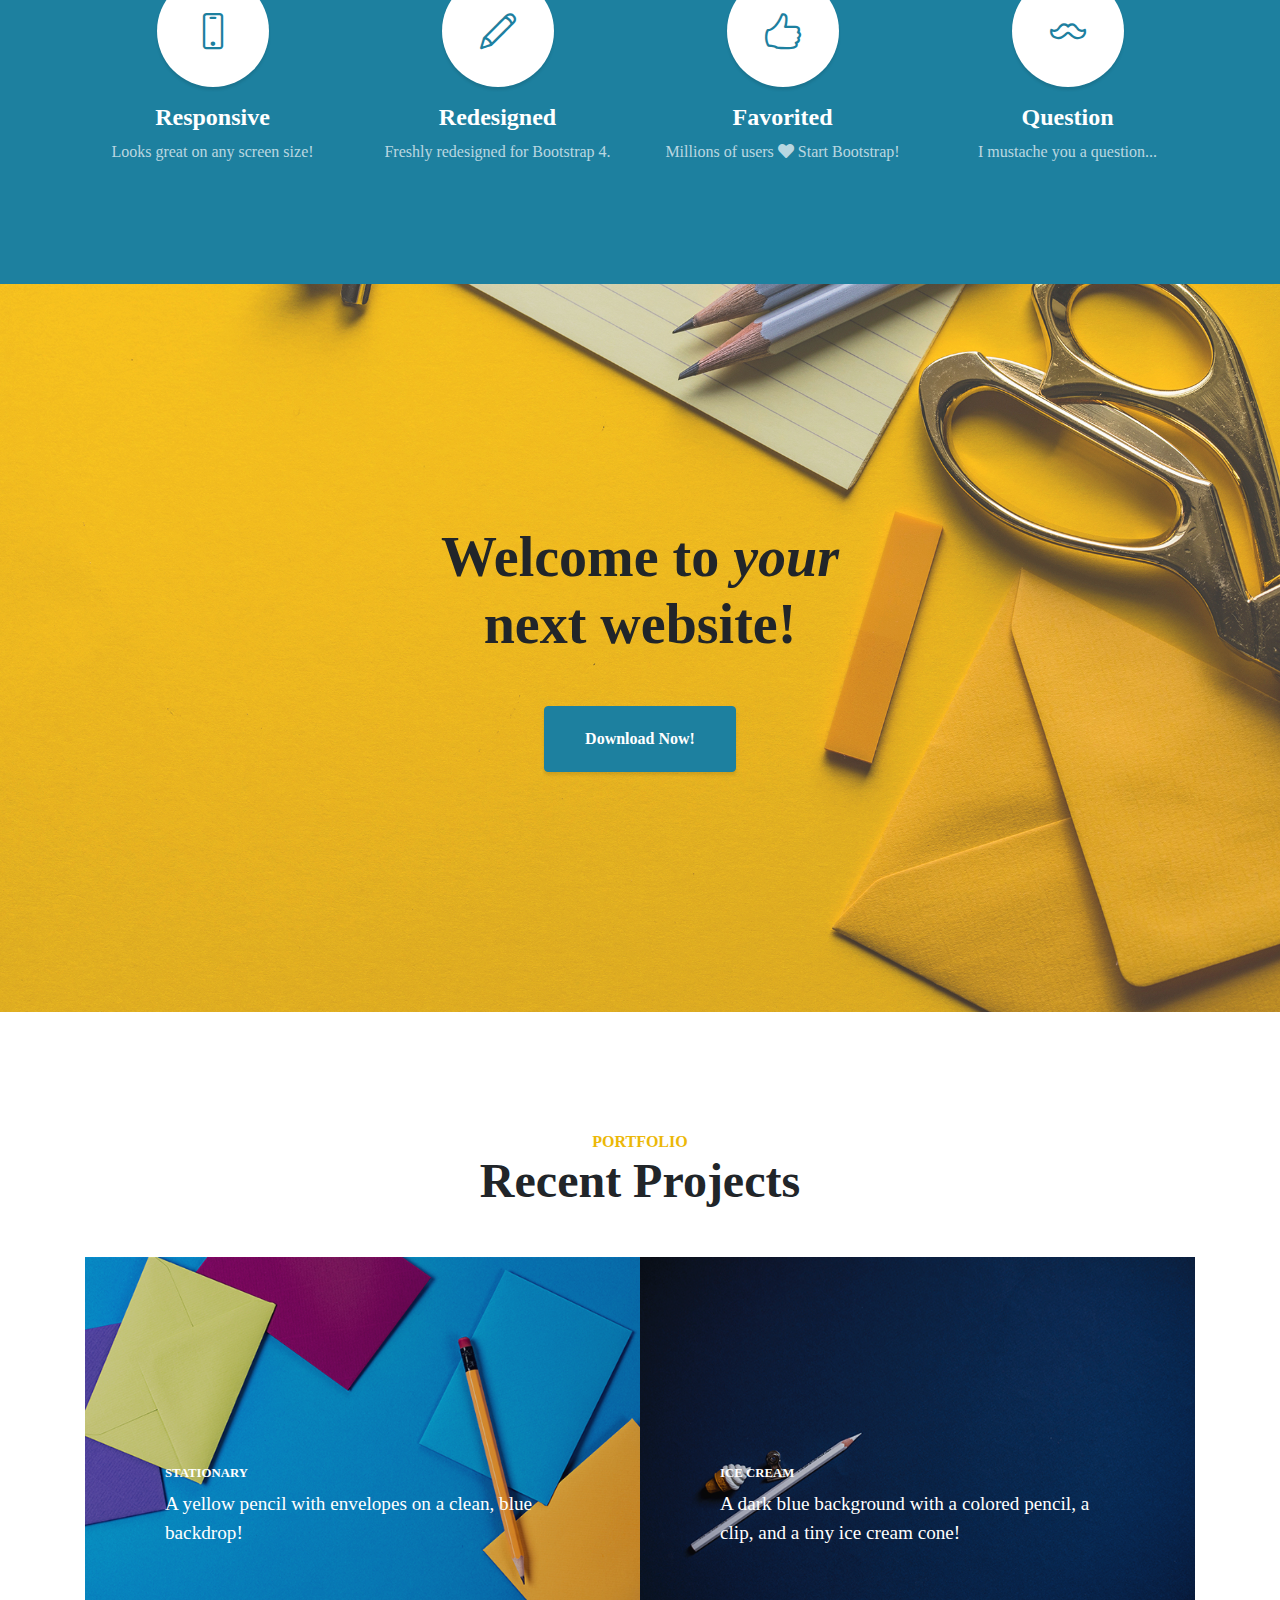
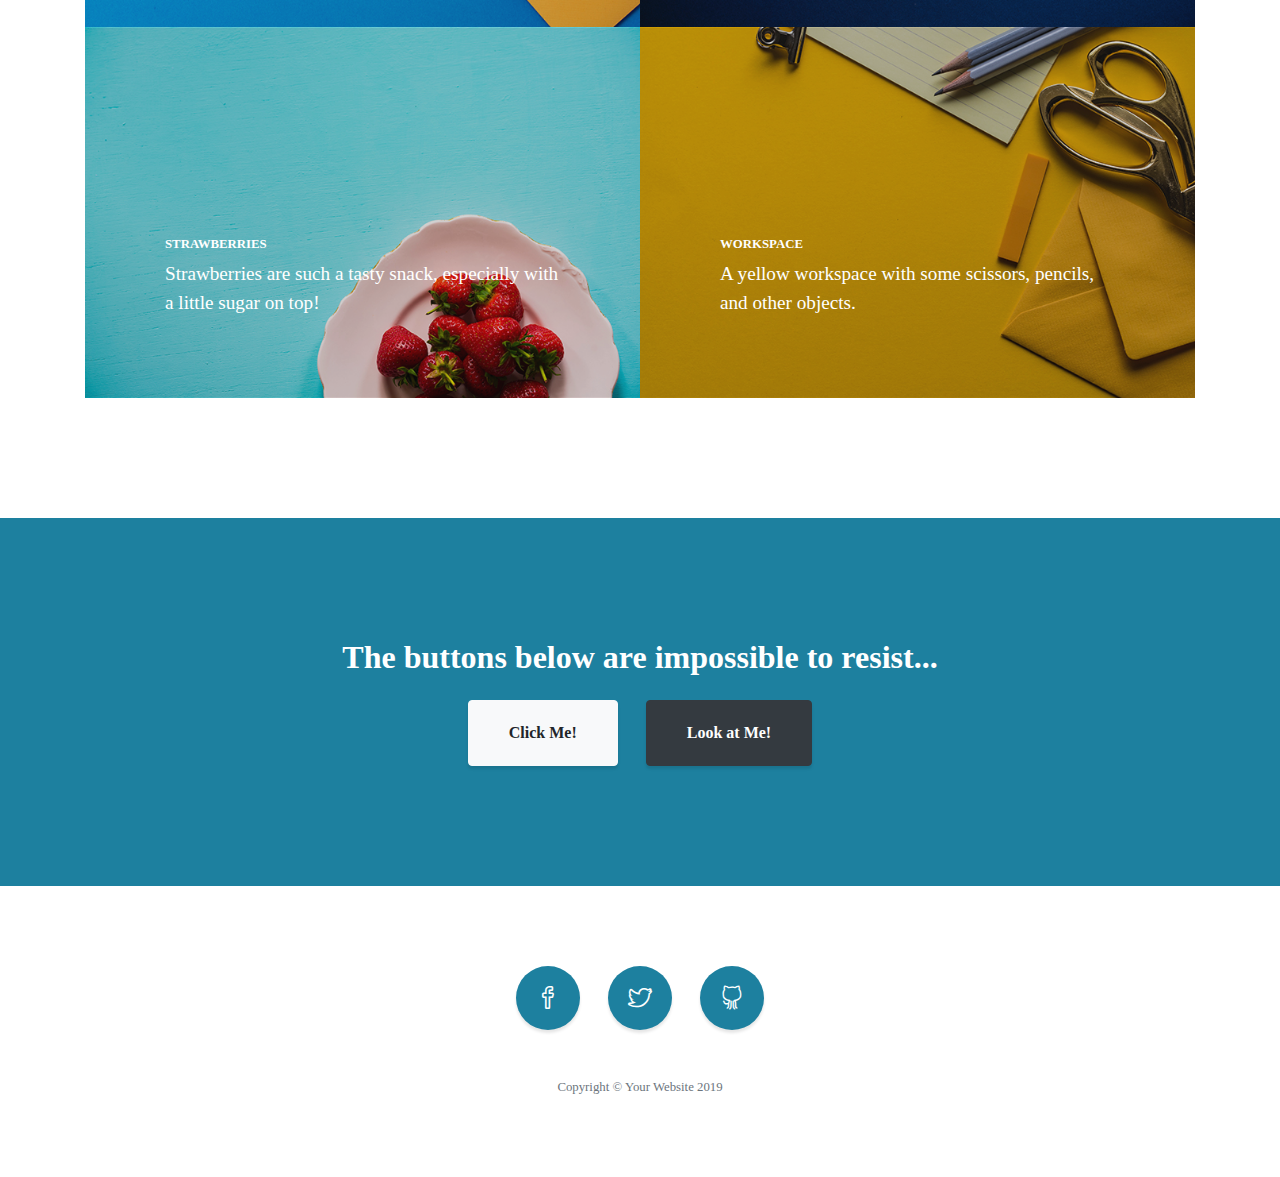
==== commit 82c00fc6: "update" ====
--- a/index.html
+++ b/index.html
@@ -129,7 +129,16 @@
     </div>
   </section>
 
-
+  <!-- Callout -->
+  <section class="callout">
+    <div class="container text-center">
+      <h2 class="mx-auto mb-5">Welcome to
+        <em>your</em>
+        next website!</h2>
+      <a class="btn btn-primary btn-xl" href="https://startbootstrap.com/template-overviews/stylish-portfolio/">Download Now!</a>
+    </div>
+  </section>
+  
   <!-- Portfolio -->
   <section class="content-section" id="portfolio">
     <div class="container">
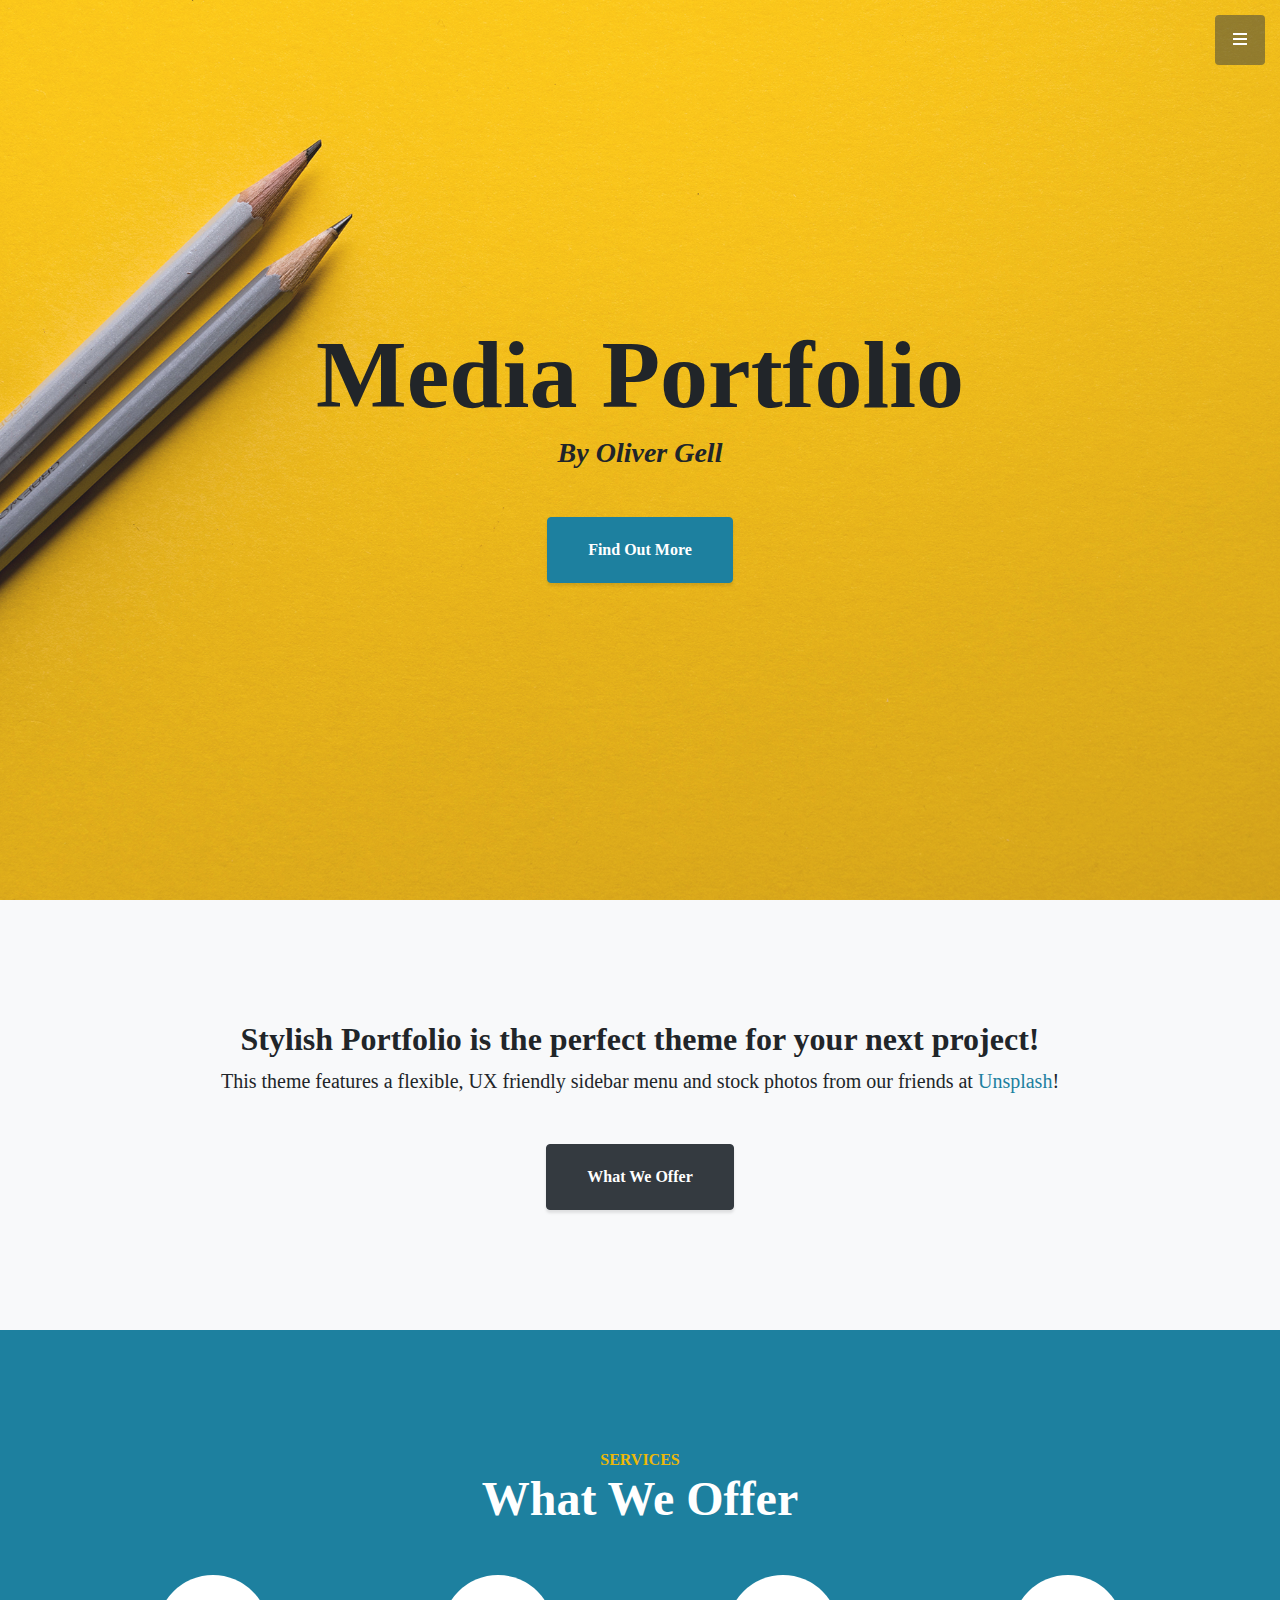
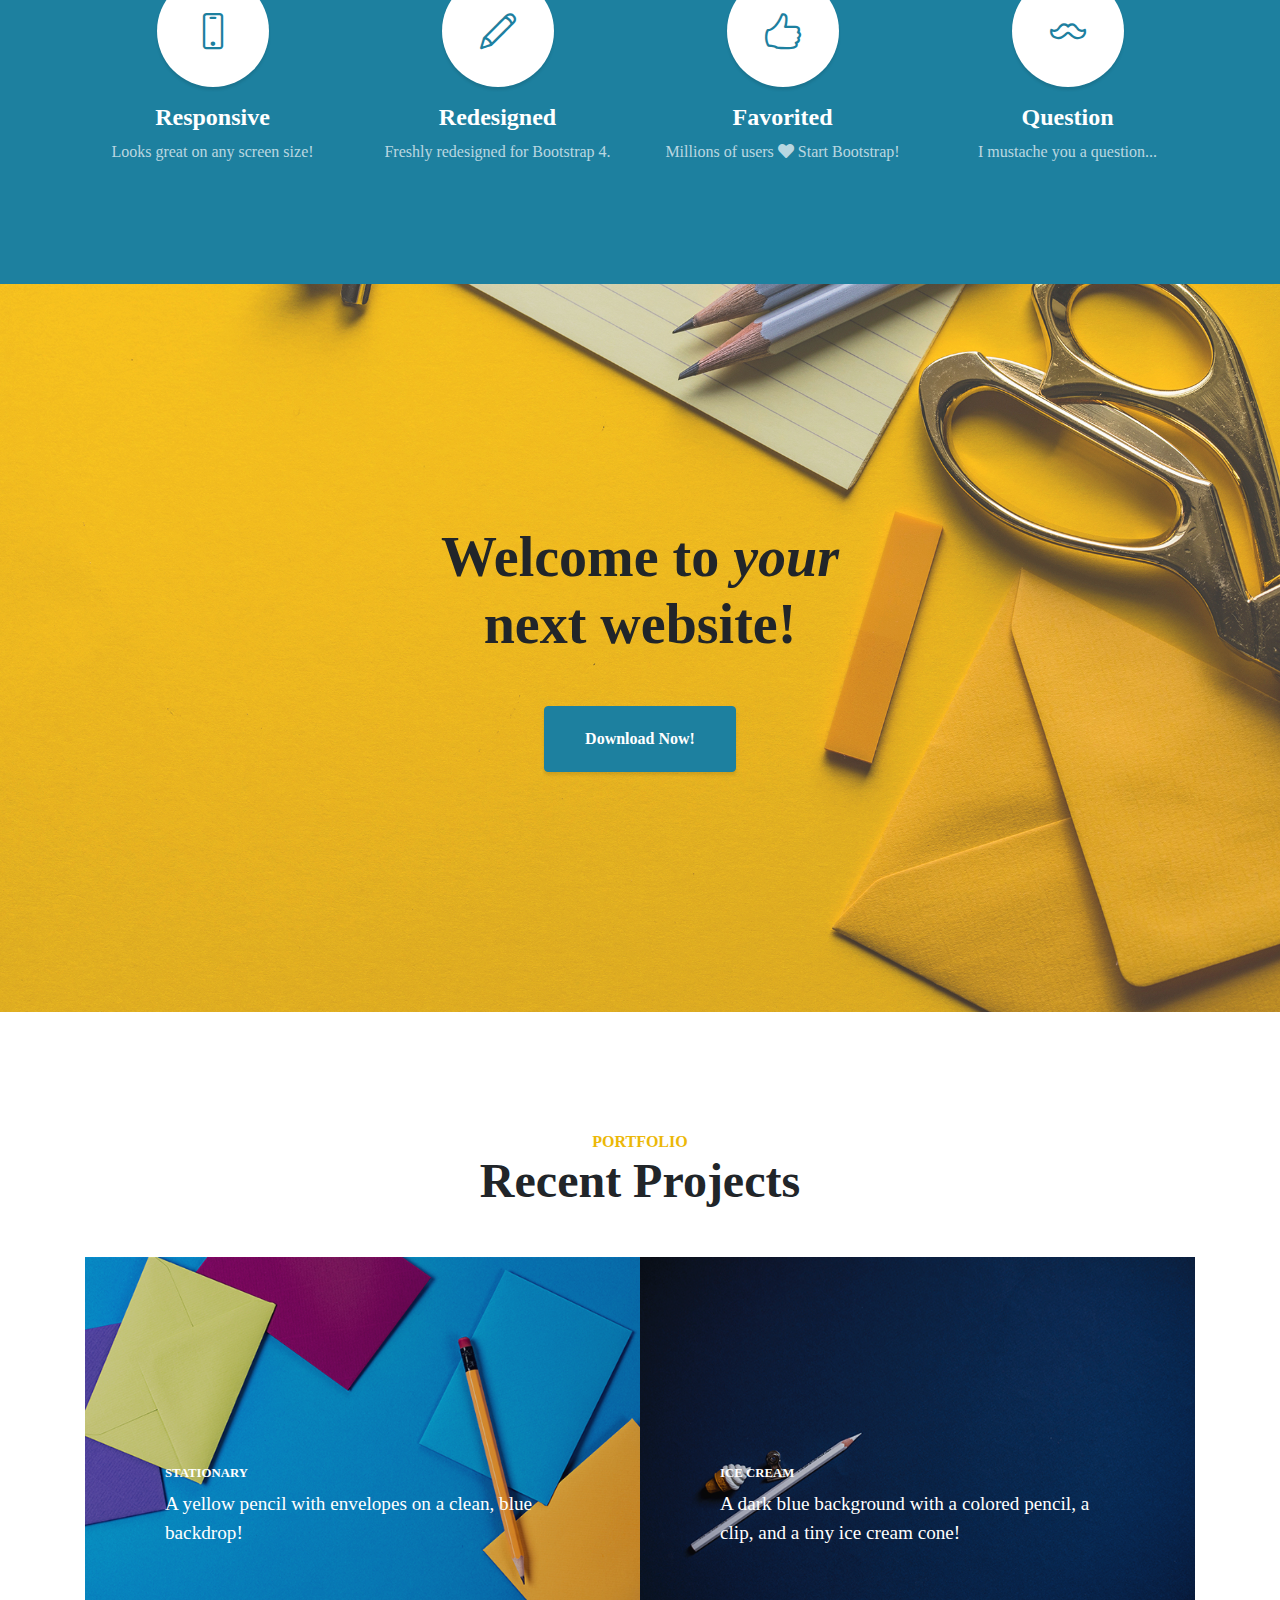
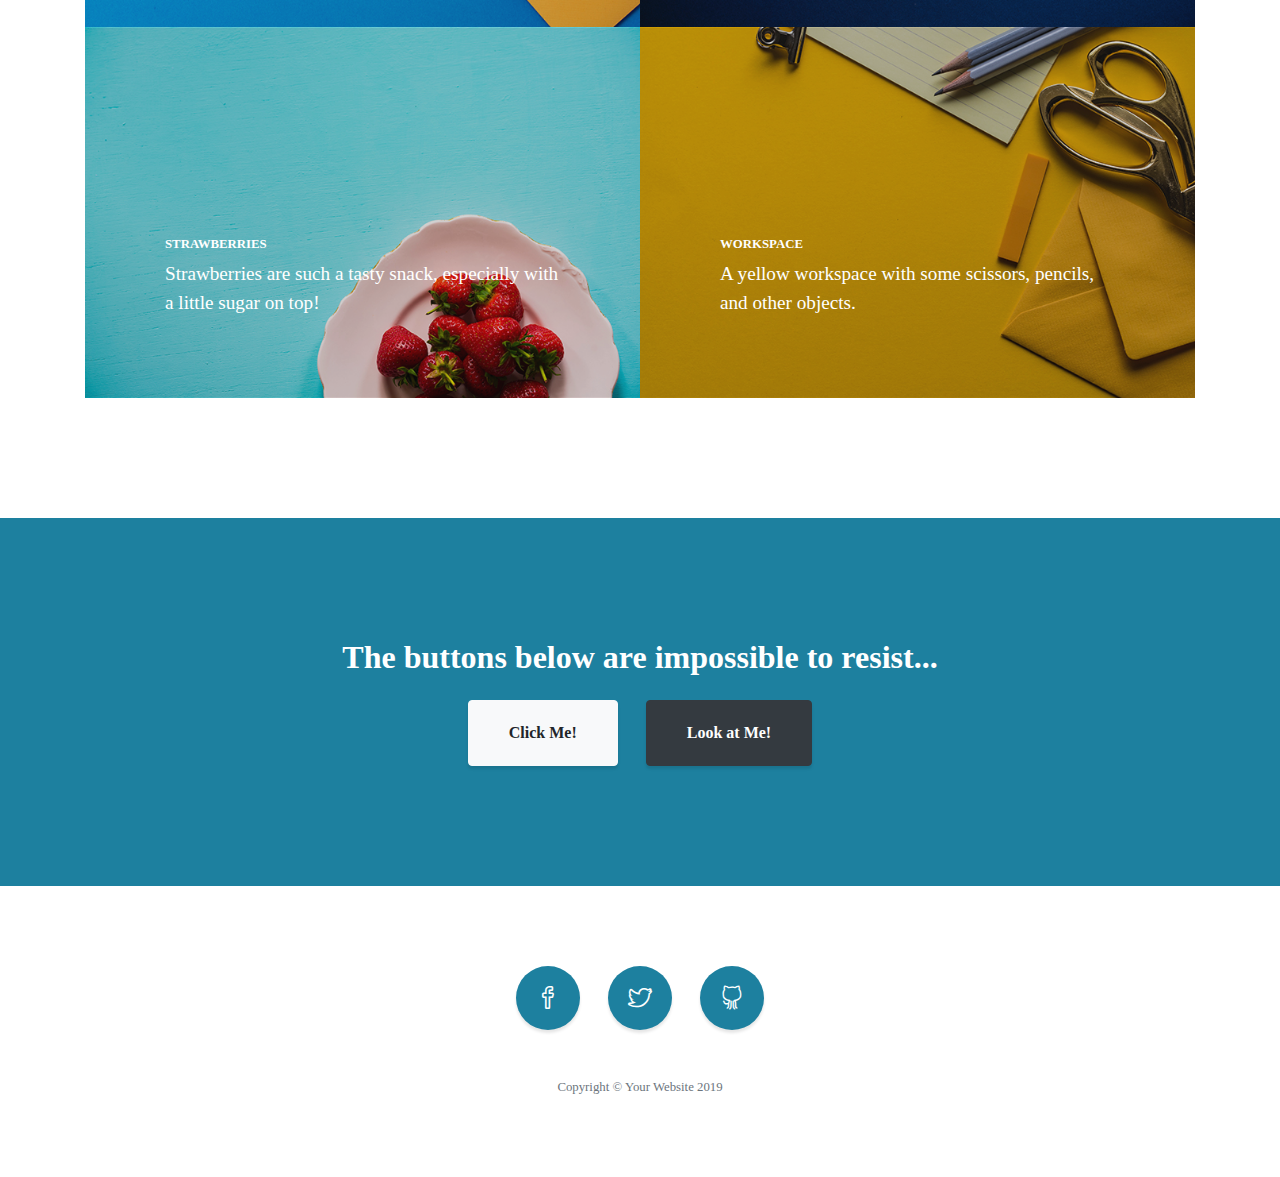
==== commit 1f529343: "change-title" ====
--- a/index.html
+++ b/index.html
@@ -56,9 +56,9 @@
   <!-- Header -->
   <header class="masthead d-flex">
     <div class="container text-center my-auto">
-      <h1 class="mb-1">Stylish Portfolio</h1>
+      <h1 class="mb-1">Media Portfolio</h1>
       <h3 class="mb-5">
-        <em>A Free Bootstrap Theme by Start Bootstrap</em>
+        <em>By Oliver Gell</em>
       </h3>
       <a class="btn btn-primary btn-xl js-scroll-trigger" href="#about">Find Out More</a>
     </div>
@@ -138,7 +138,7 @@
       <a class="btn btn-primary btn-xl" href="https://startbootstrap.com/template-overviews/stylish-portfolio/">Download Now!</a>
     </div>
   </section>
-  
+
   <!-- Portfolio -->
   <section class="content-section" id="portfolio">
     <div class="container">
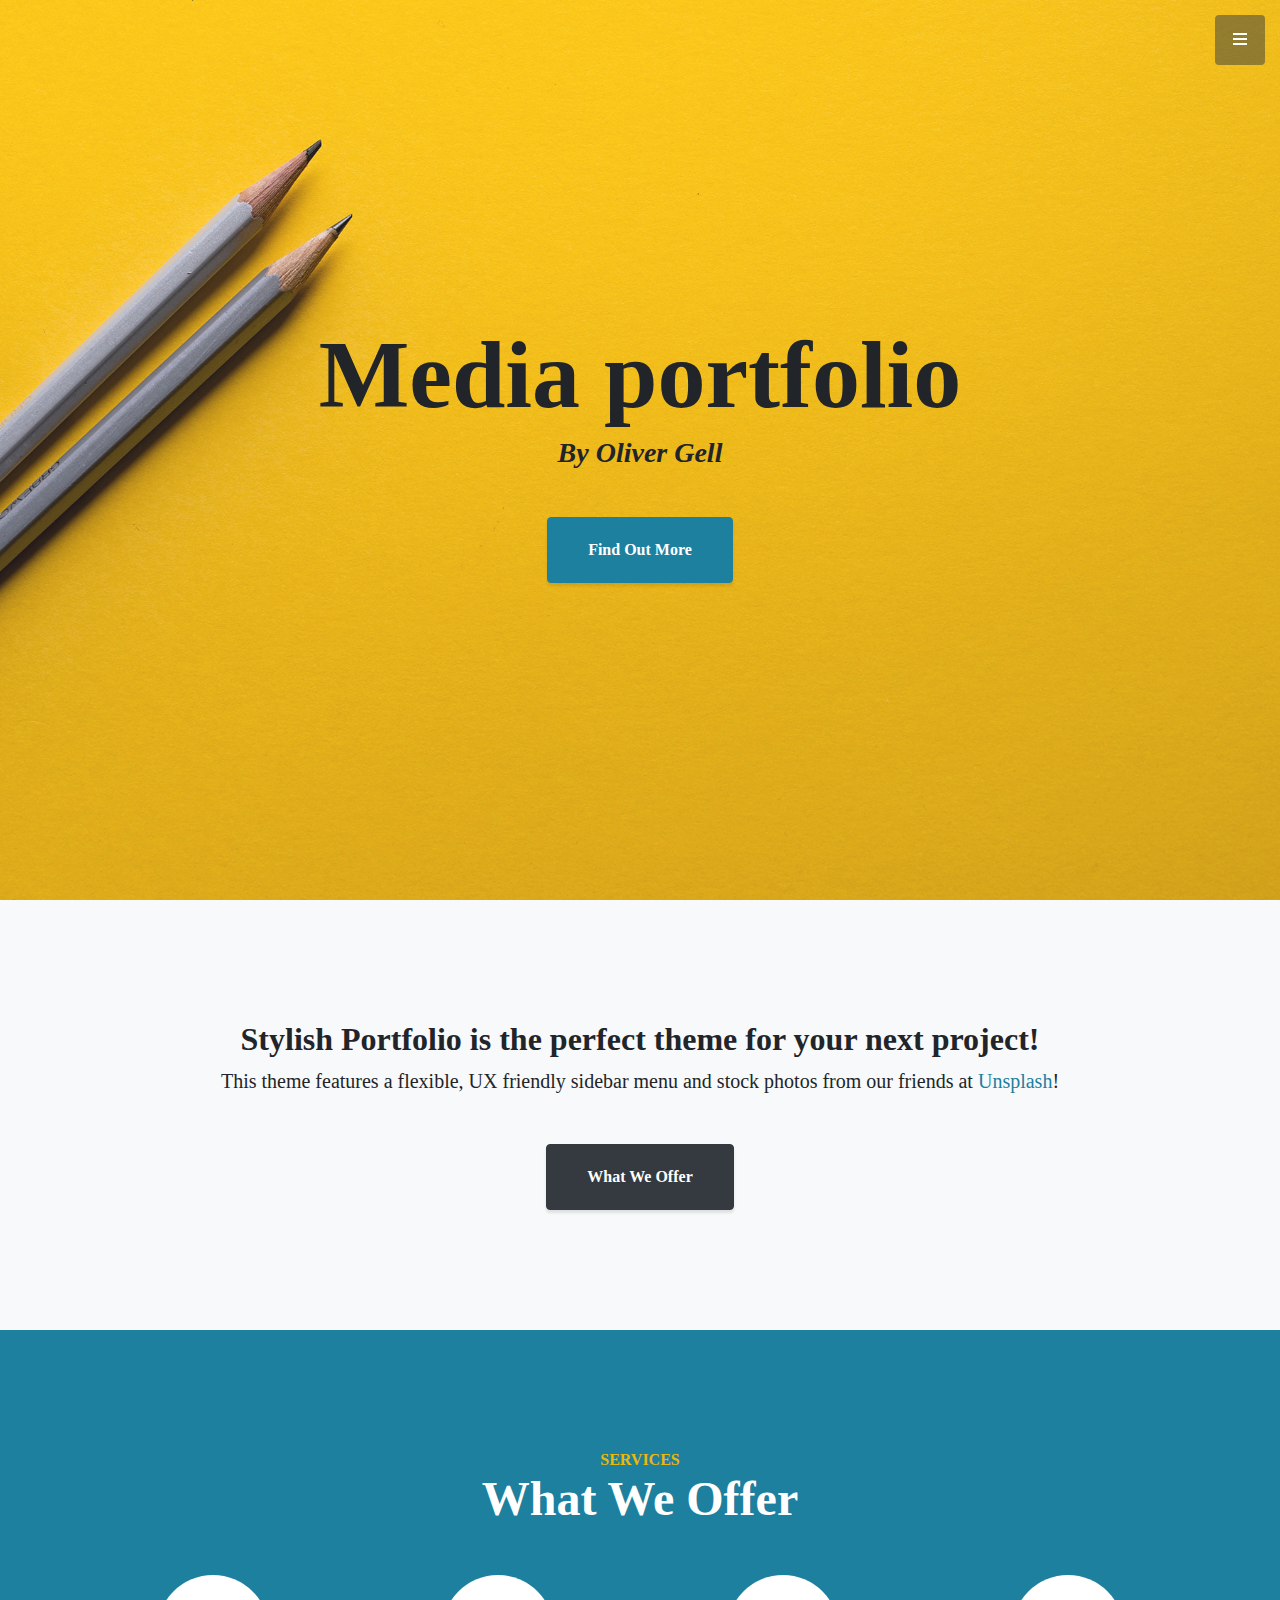
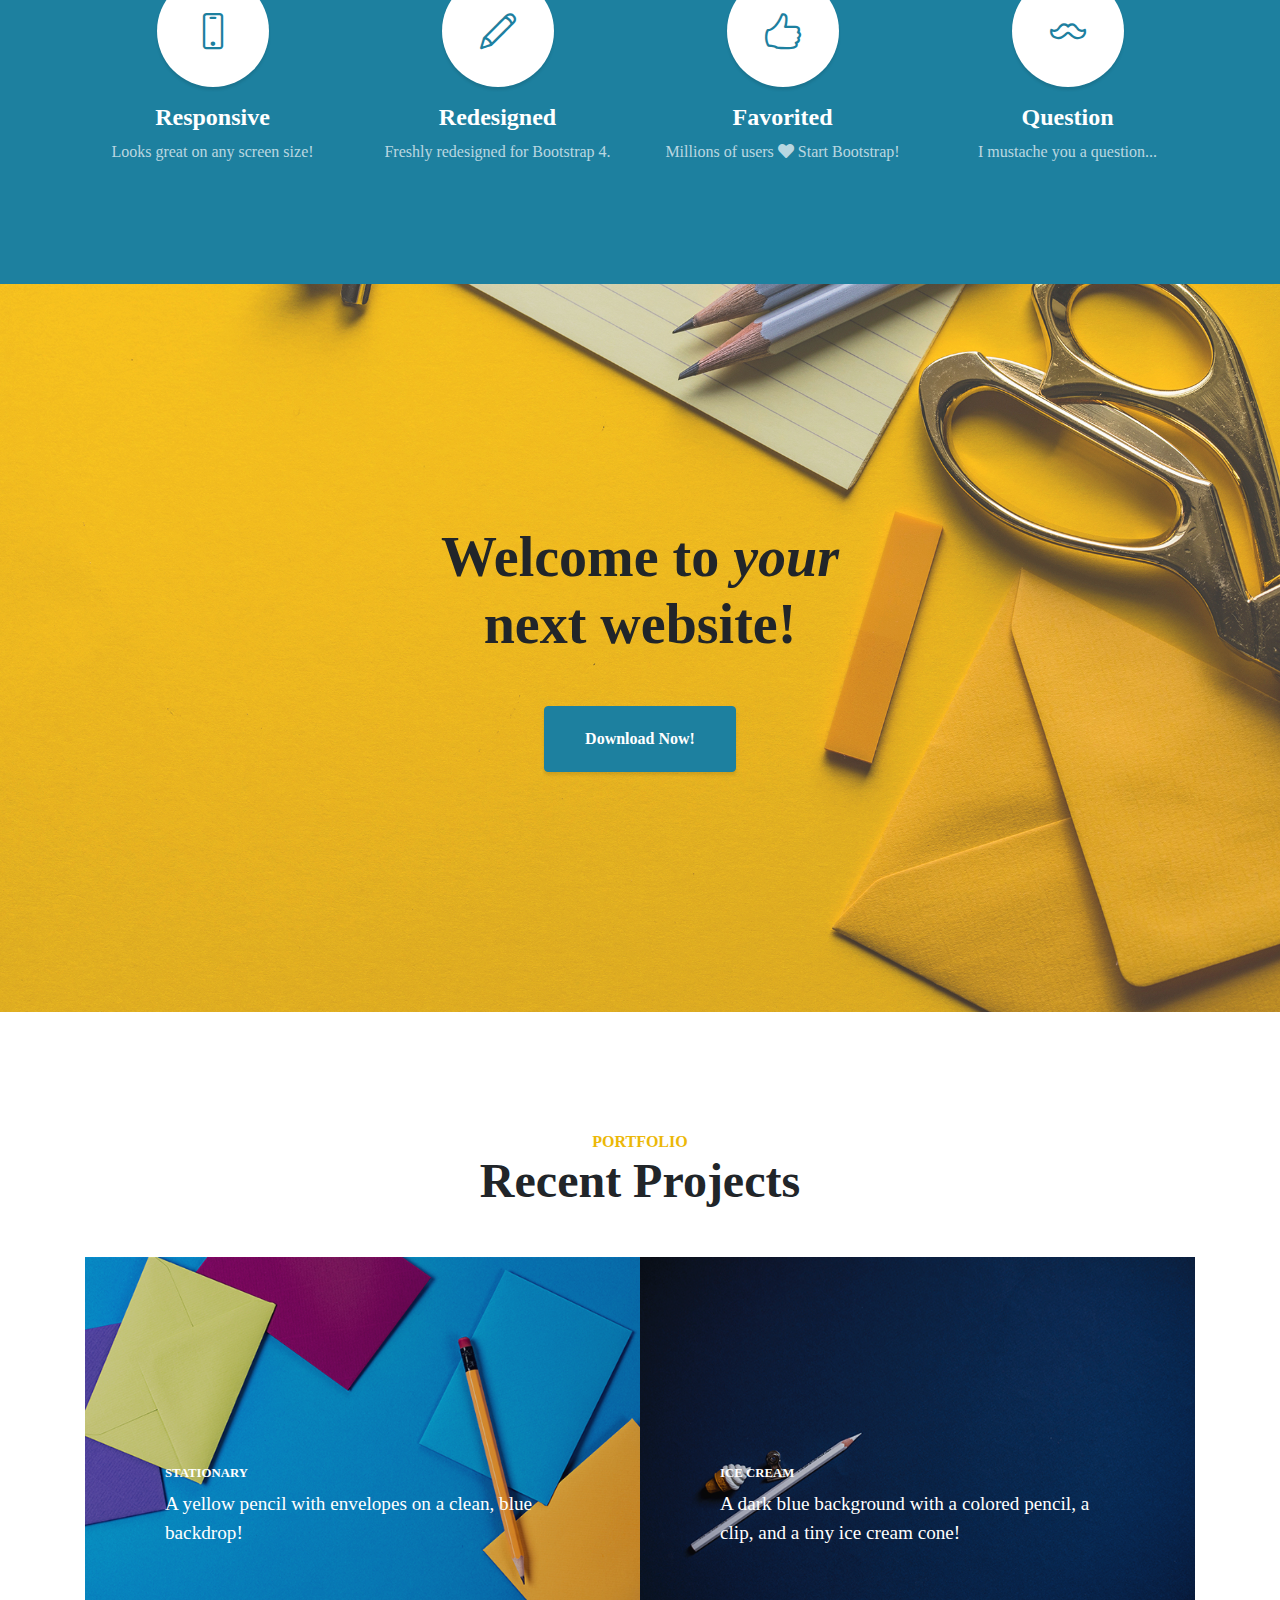
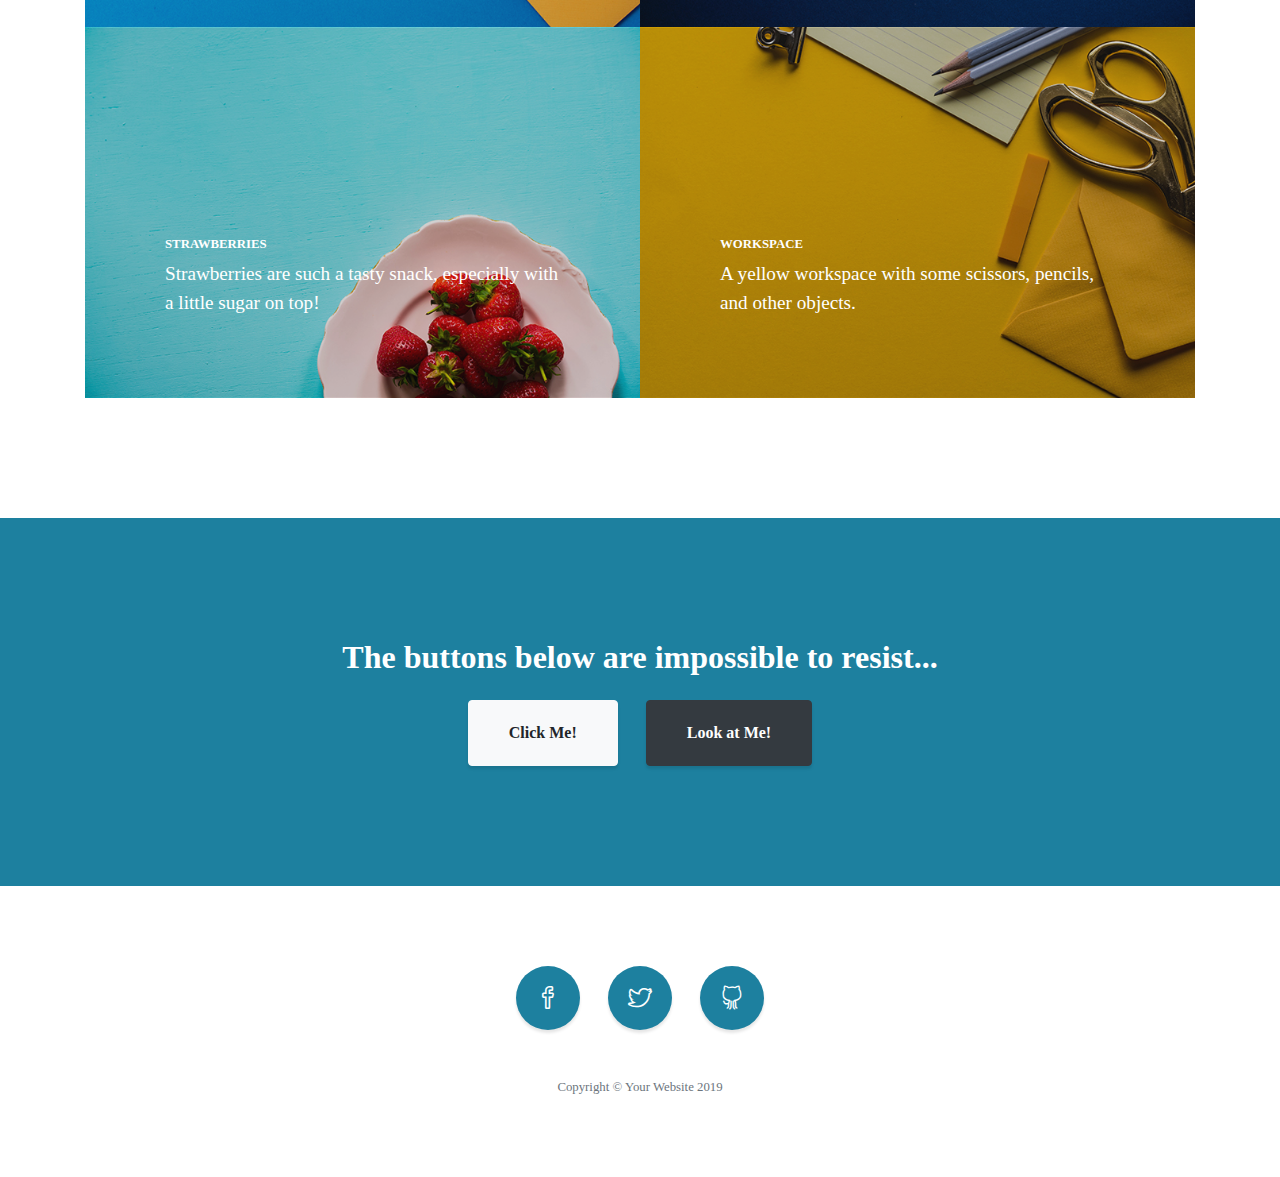
==== commit 6e16827d: "side-bar-title-updated" ====
--- a/index.html
+++ b/index.html
@@ -33,7 +33,7 @@
   <nav id="sidebar-wrapper">
     <ul class="sidebar-nav">
       <li class="sidebar-brand">
-        <a href="#">Oliver Gell</a>
+        <a href="#">Media Portfolio</a>
       </li>
       <li class="sidebar-nav-item">
         <a href="index.html">Home</a>
@@ -56,7 +56,7 @@
   <!-- Header -->
   <header class="masthead d-flex">
     <div class="container text-center my-auto">
-      <h1 class="mb-1">Media Portfolio</h1>
+      <h1 class="mb-1">Media portfolio</h1>
       <h3 class="mb-5">
         <em>By Oliver Gell</em>
       </h3>
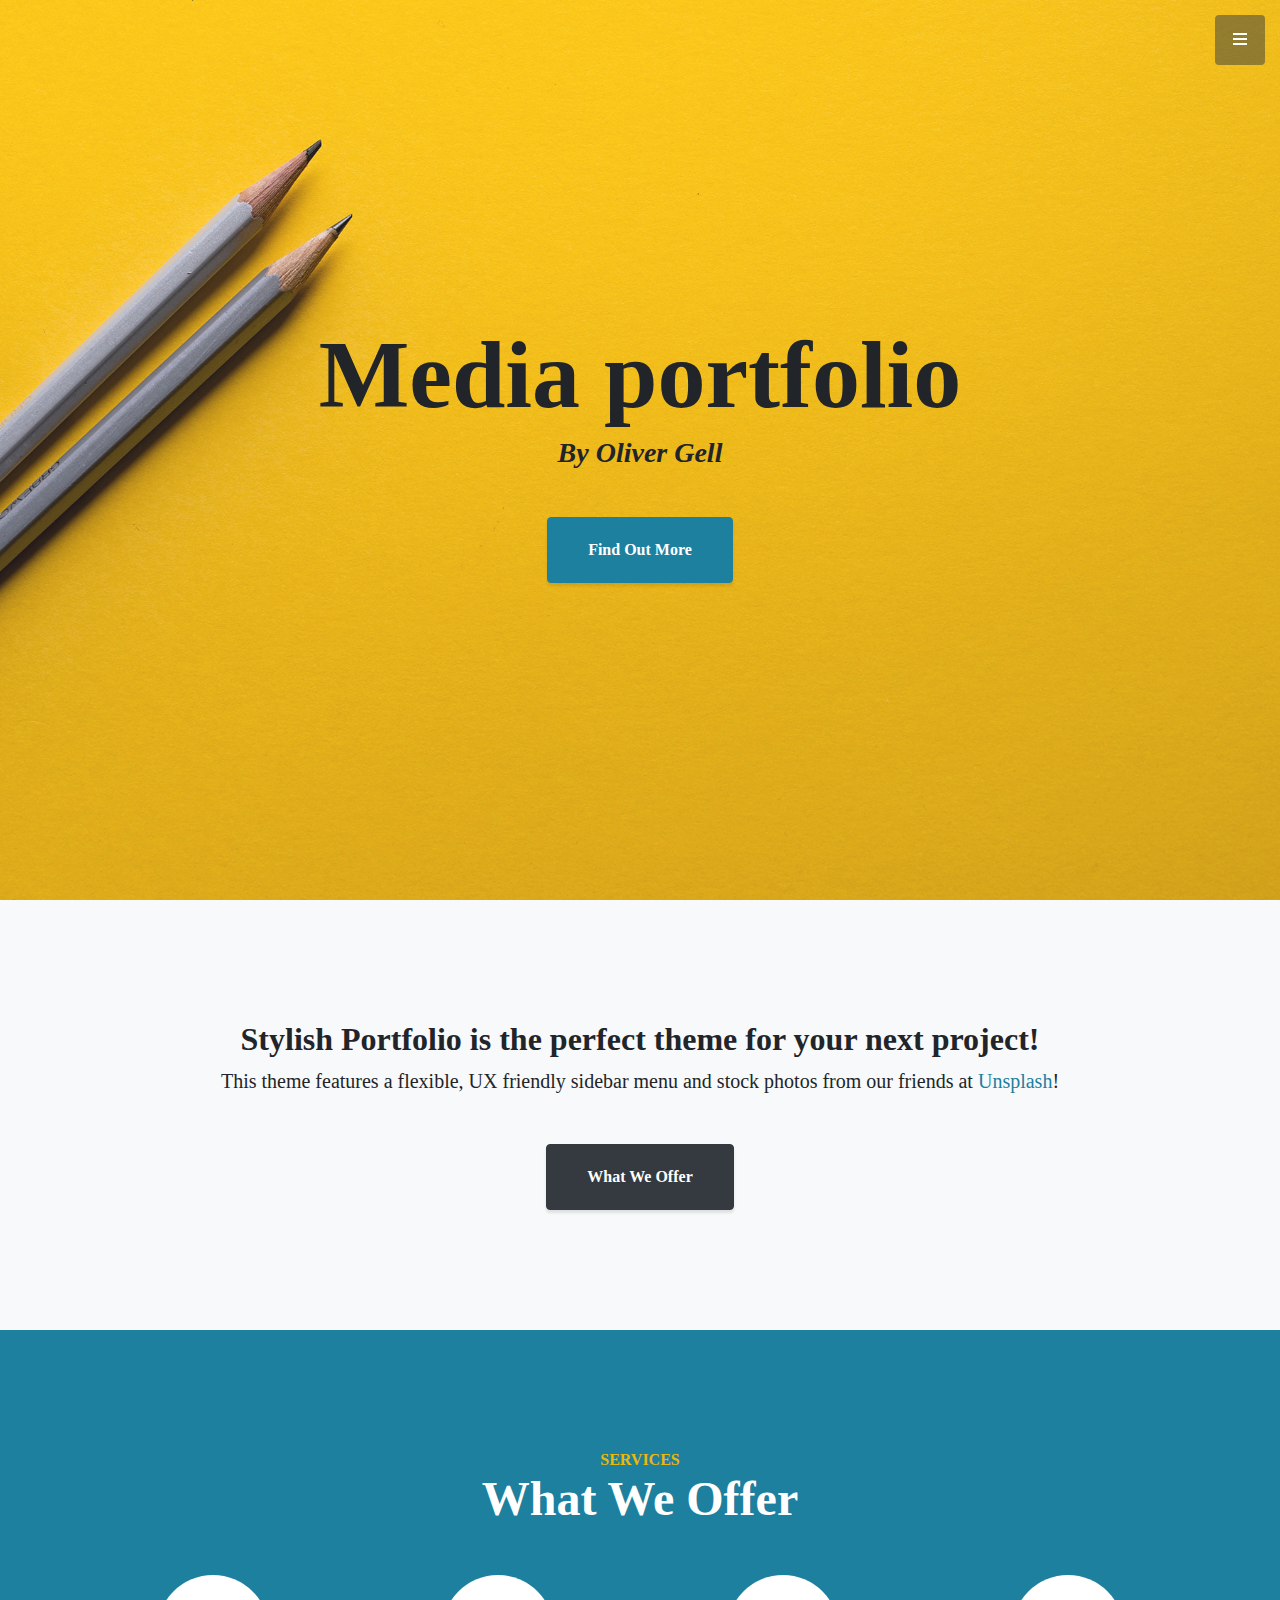
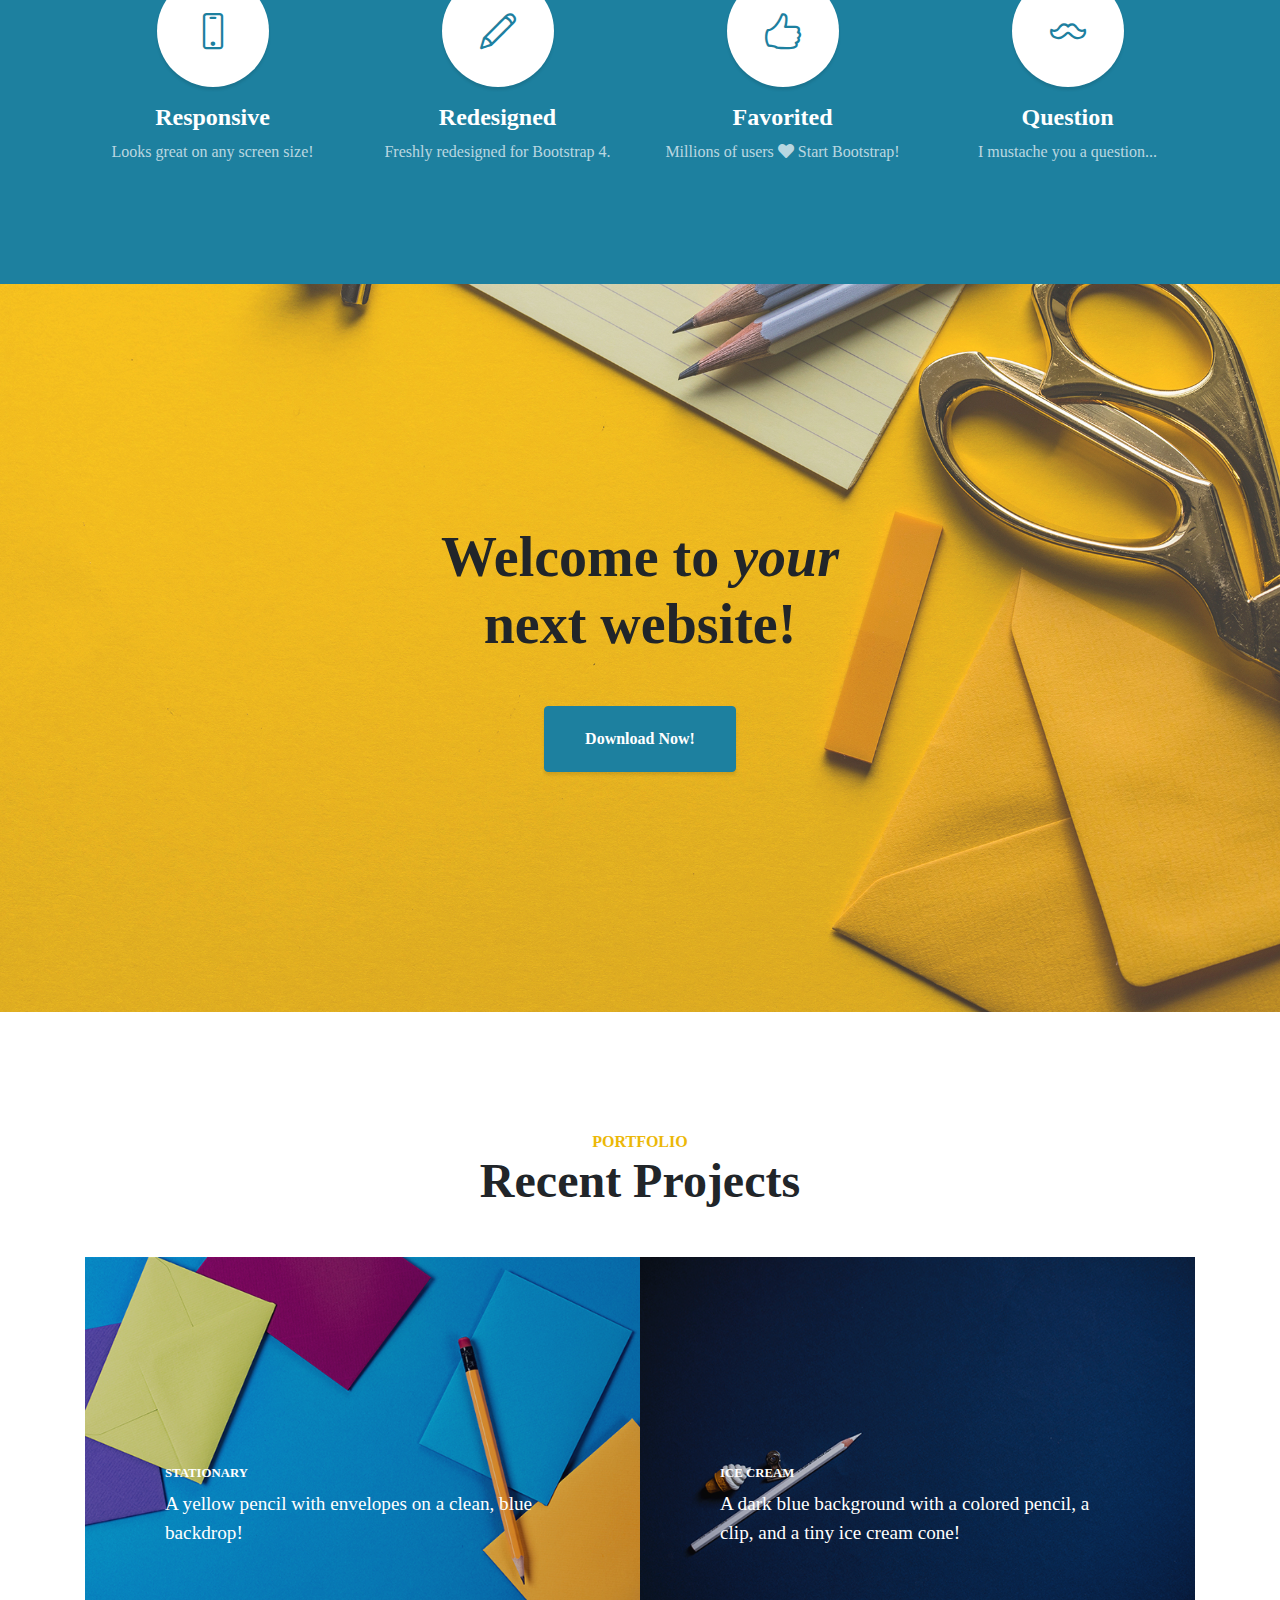
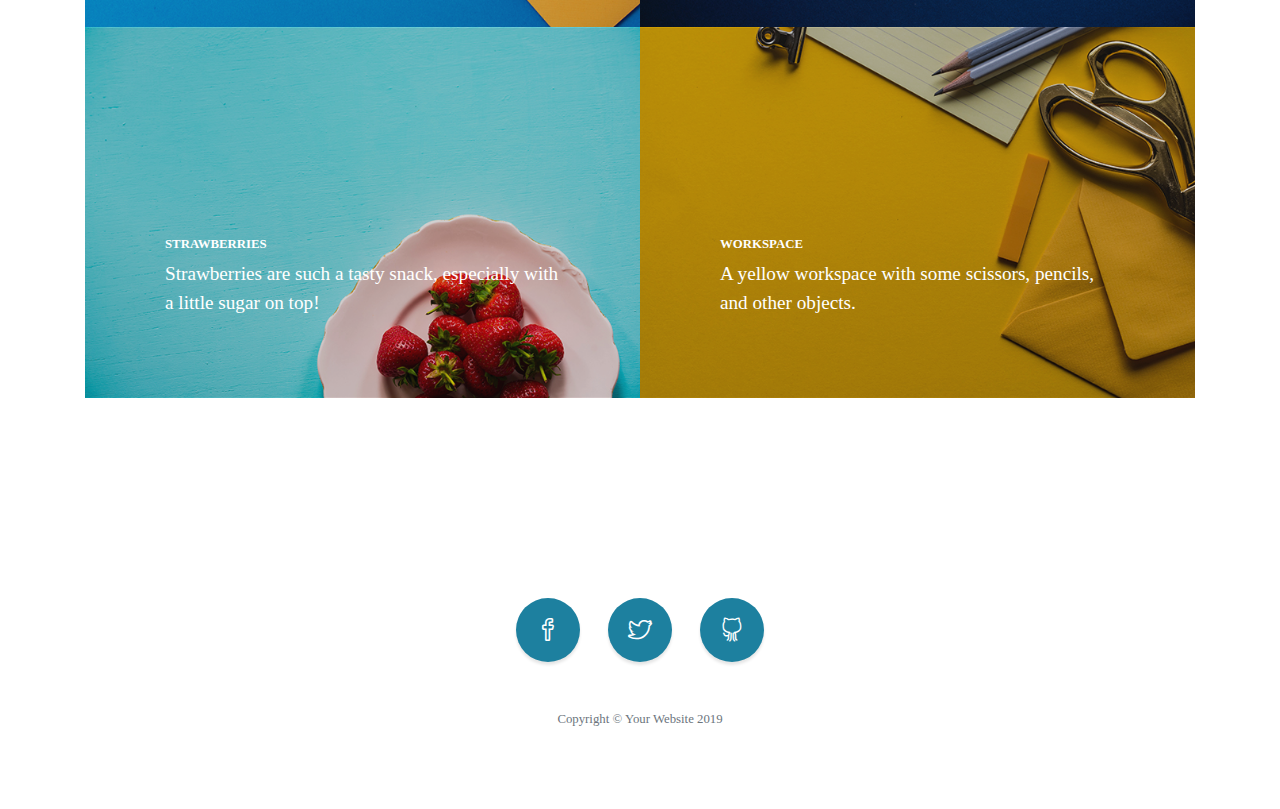
==== commit 30d3ec5c: "update" ====
--- a/index.html
+++ b/index.html
@@ -195,15 +195,6 @@
     </div>
   </section>
 
-  <!-- Call to Action -->
-  <section class="content-section bg-primary text-white">
-    <div class="container text-center">
-      <h2 class="mb-4">The buttons below are impossible to resist...</h2>
-      <a href="#" class="btn btn-xl btn-light mr-4">Click Me!</a>
-      <a href="#" class="btn btn-xl btn-dark">Look at Me!</a>
-    </div>
-  </section>
-
 
   <!-- Footer -->
   <footer class="footer text-center">
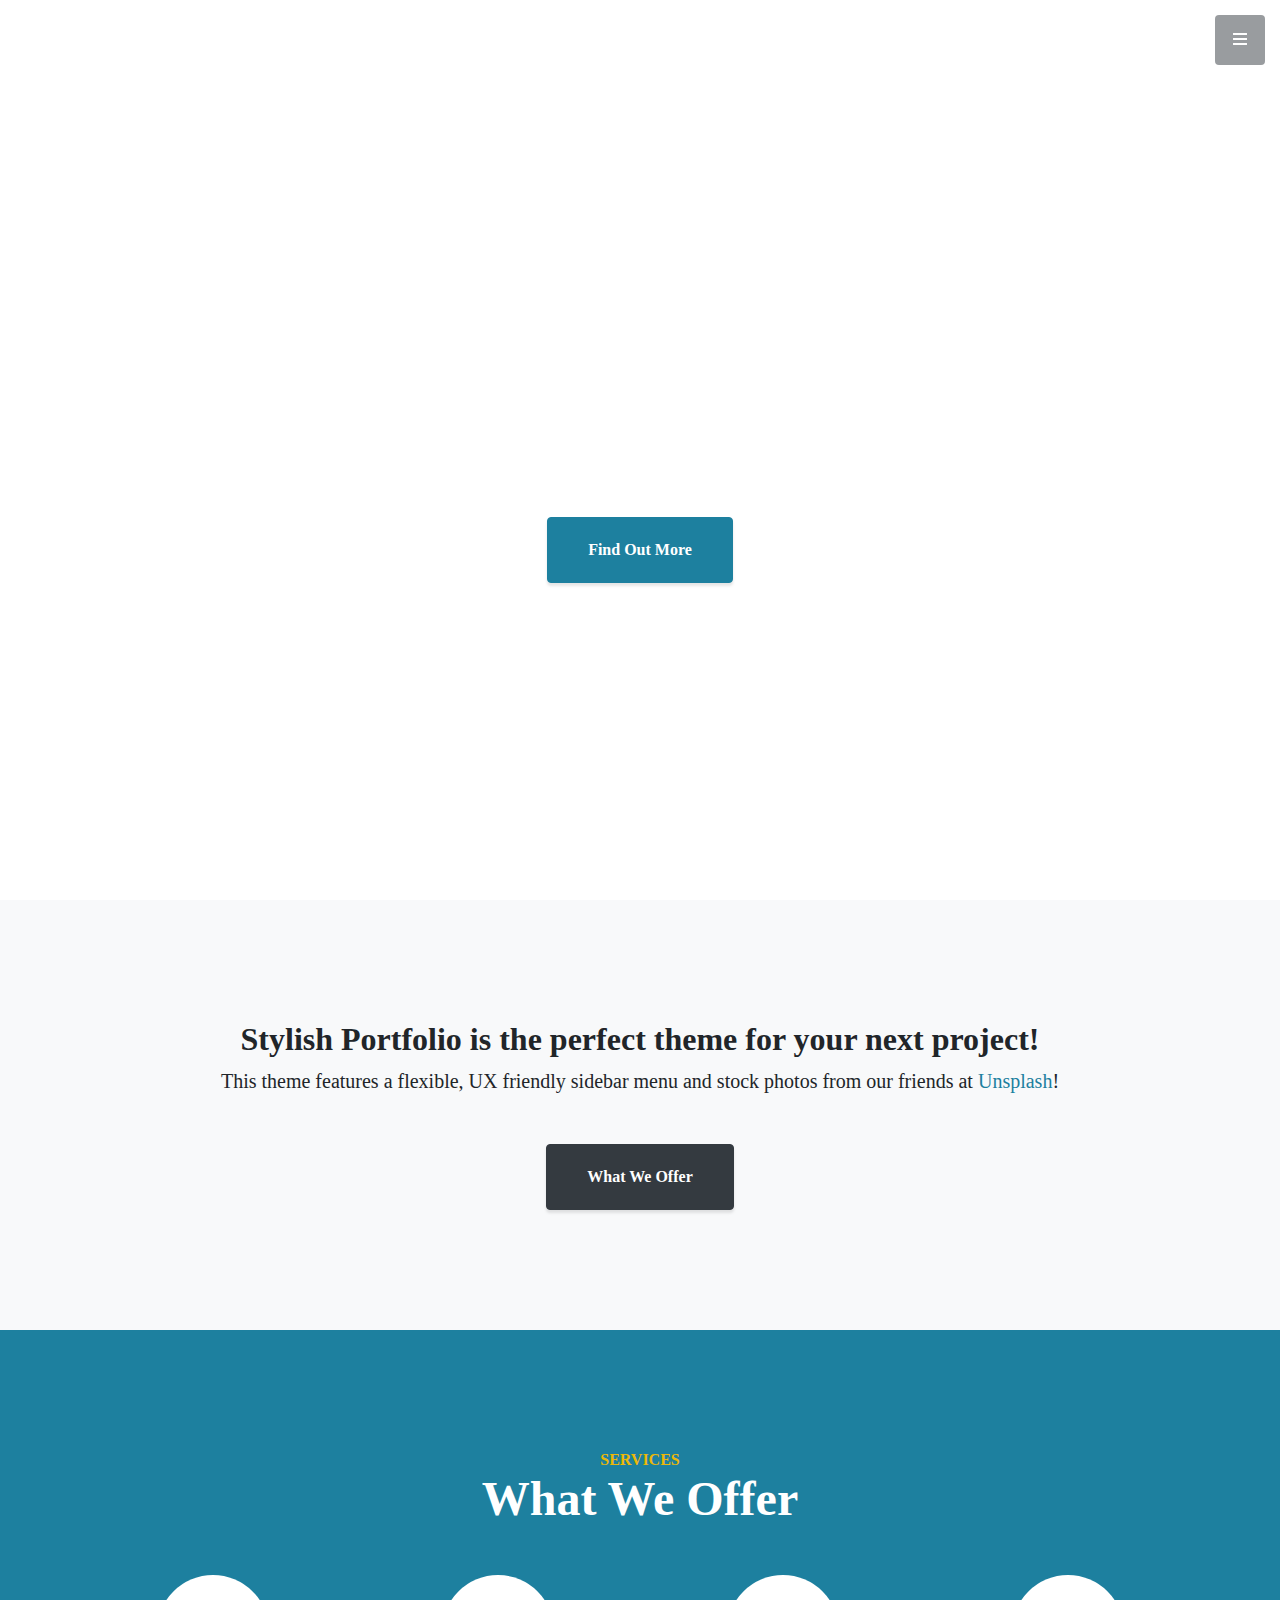
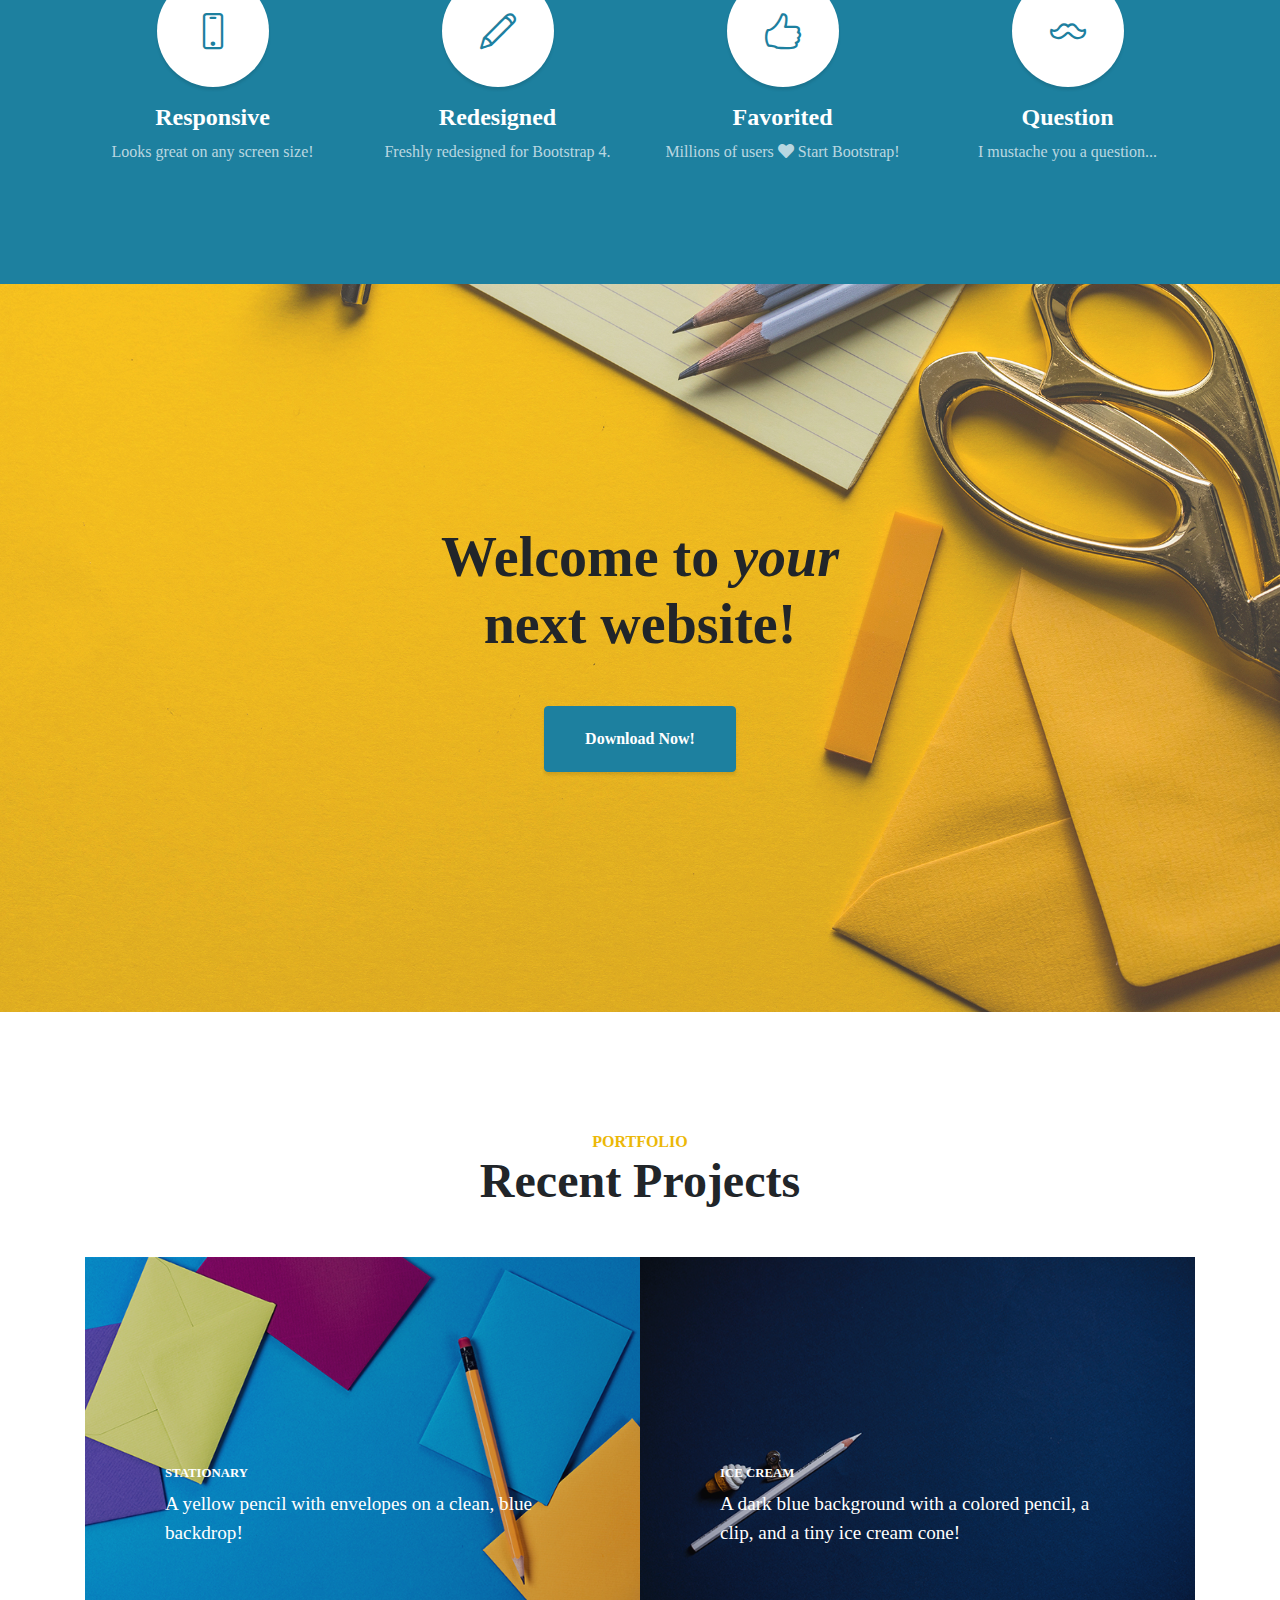
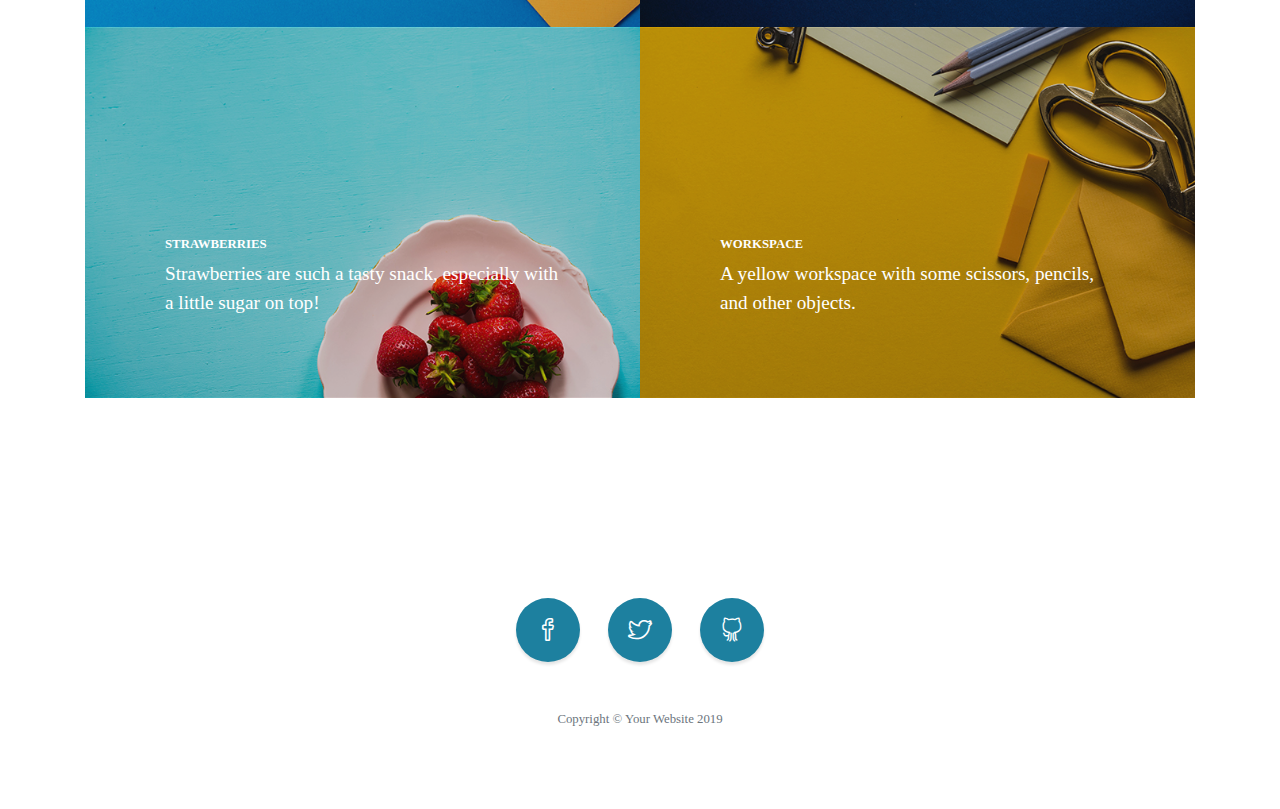
==== commit a24d3e0f: "background and font colour" ====
--- a/index.html
+++ b/index.html
@@ -57,7 +57,7 @@
   <header class="masthead d-flex">
     <div class="container text-center my-auto">
       <h1 class="mb-1">Media portfolio</h1>
-      <h3 class="mb-5">
+      <h3 class="mb-5 header-name">
         <em>By Oliver Gell</em>
       </h3>
       <a class="btn btn-primary btn-xl js-scroll-trigger" href="#about">Find Out More</a>
@@ -89,7 +89,7 @@
       <div class="row">
         <div class="col-lg-3 col-md-6 mb-5 mb-lg-0">
           <span class="service-icon rounded-circle mx-auto mb-3">
-            <i class="icon-screen-smartphone"></i>
+             <i class="icon-screen-smartphone"></i>
           </span>
           <h4>
             <strong>Responsive</strong>
--- a/css/stylish-portfolio.css
+++ b/css/stylish-portfolio.css
@@ -39,6 +39,10 @@
 h5,
 h6 {
   font-weight: 700;
+}
+
+.header-name {
+  color: #ffffff;
 }
 
 .text-faded {
@@ -93,7 +97,7 @@
   height: auto;
   padding-top: 8rem;
   padding-bottom: 8rem;
-  background: linear-gradient(90deg, rgba(255, 255, 255, 0.1) 0%, rgba(255, 255, 255, 0.1) 100%), url("../img/bg-masthead.jpg");
+  background: linear-gradient(90deg, rgba(255, 255, 255, 0.1) 0%, rgba(255, 255, 255, 0.1) 100%), url(" https://source.unsplash.com/wINr8sBcGbw/1900x1268");
   background-position: center center;
   background-repeat: no-repeat;
   background-size: cover;
@@ -103,6 +107,7 @@
   font-size: 4rem;
   margin: 0;
   padding: 0;
+  color: #ffffff;
 }
 
 @media (min-width: 992px) {
